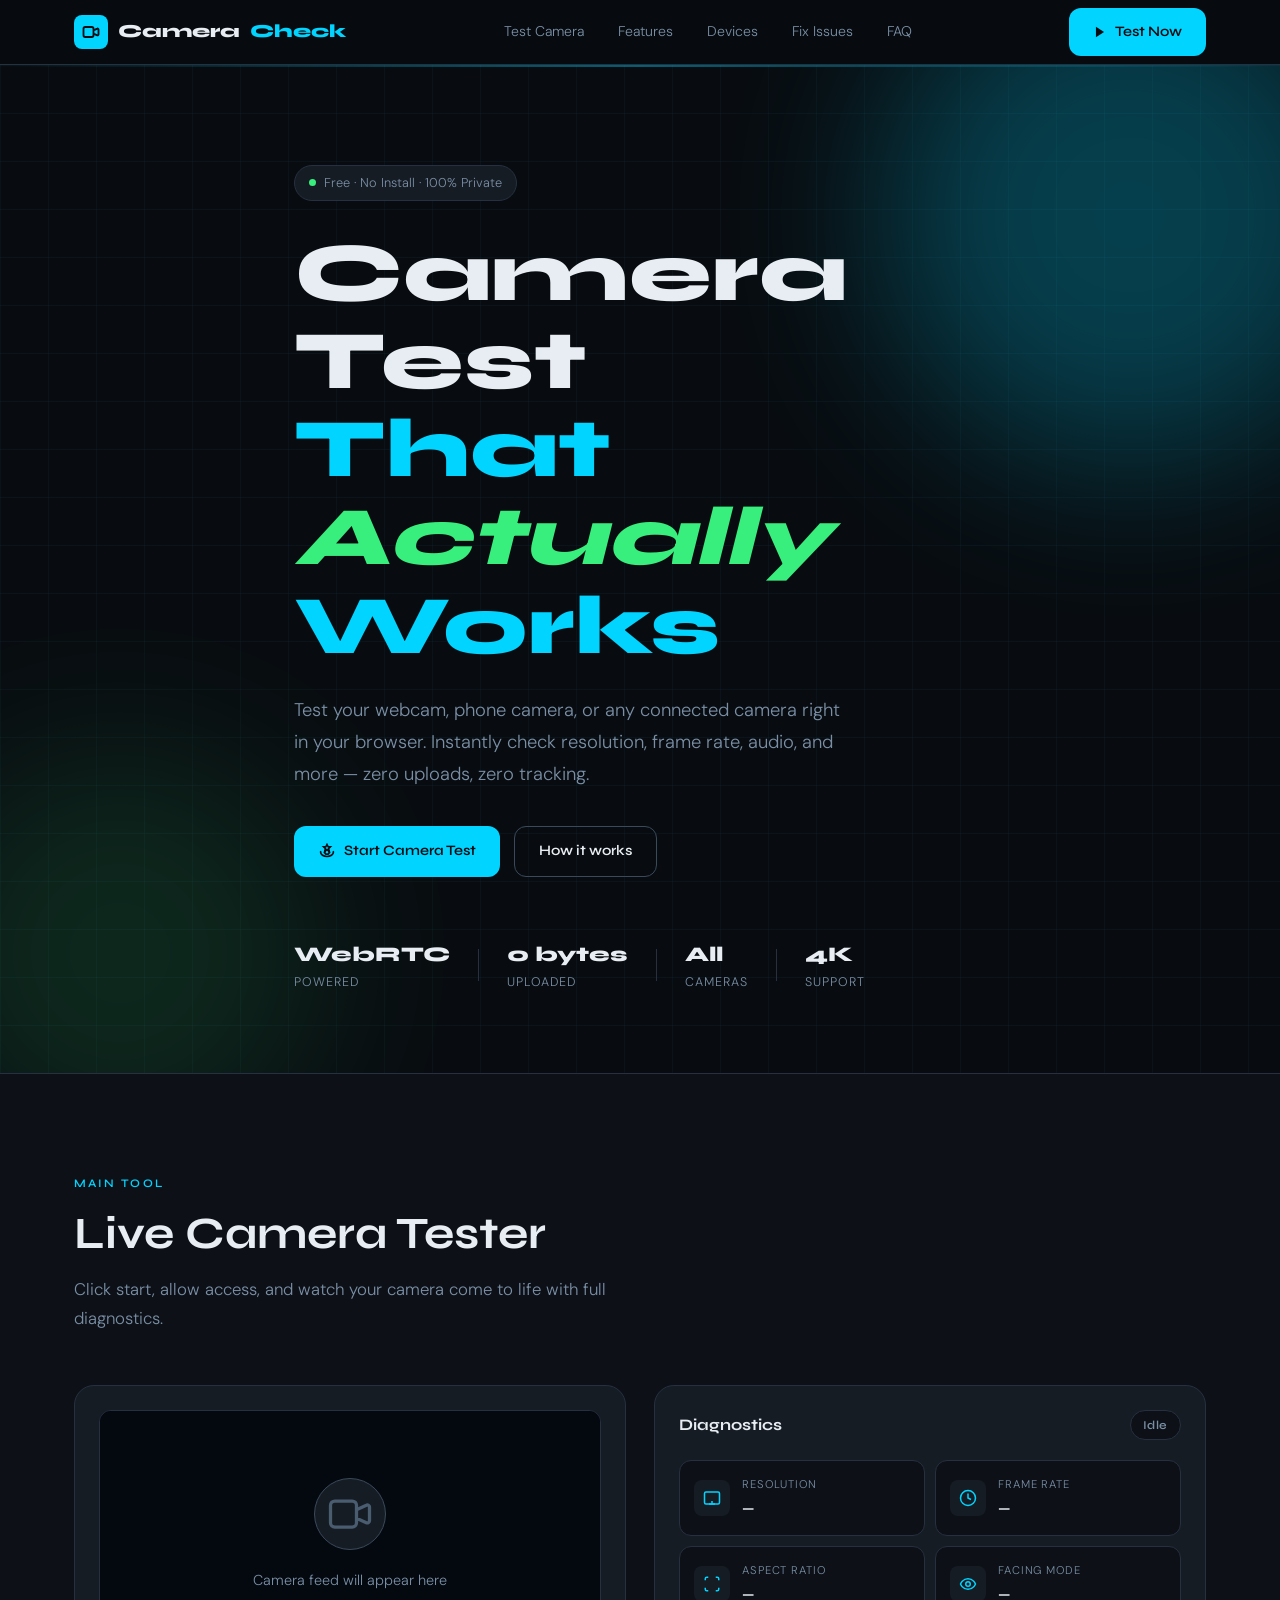
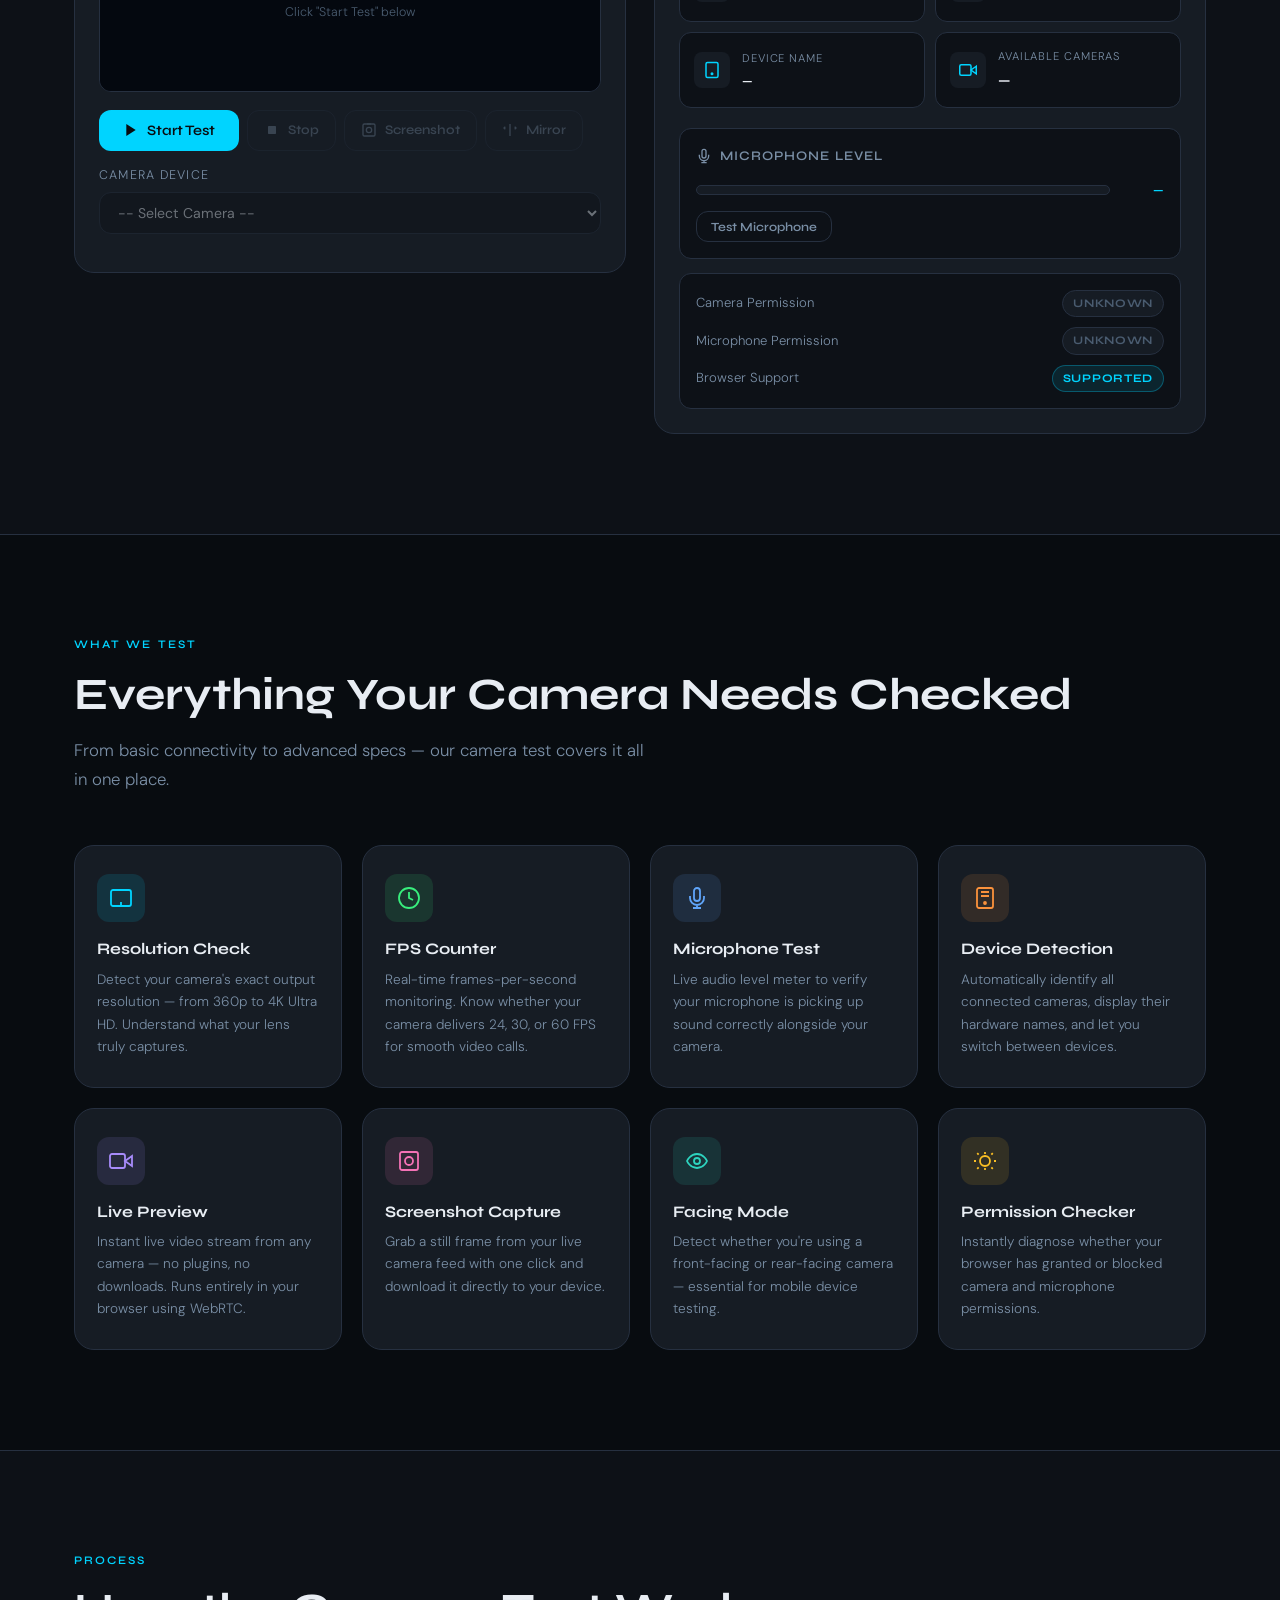
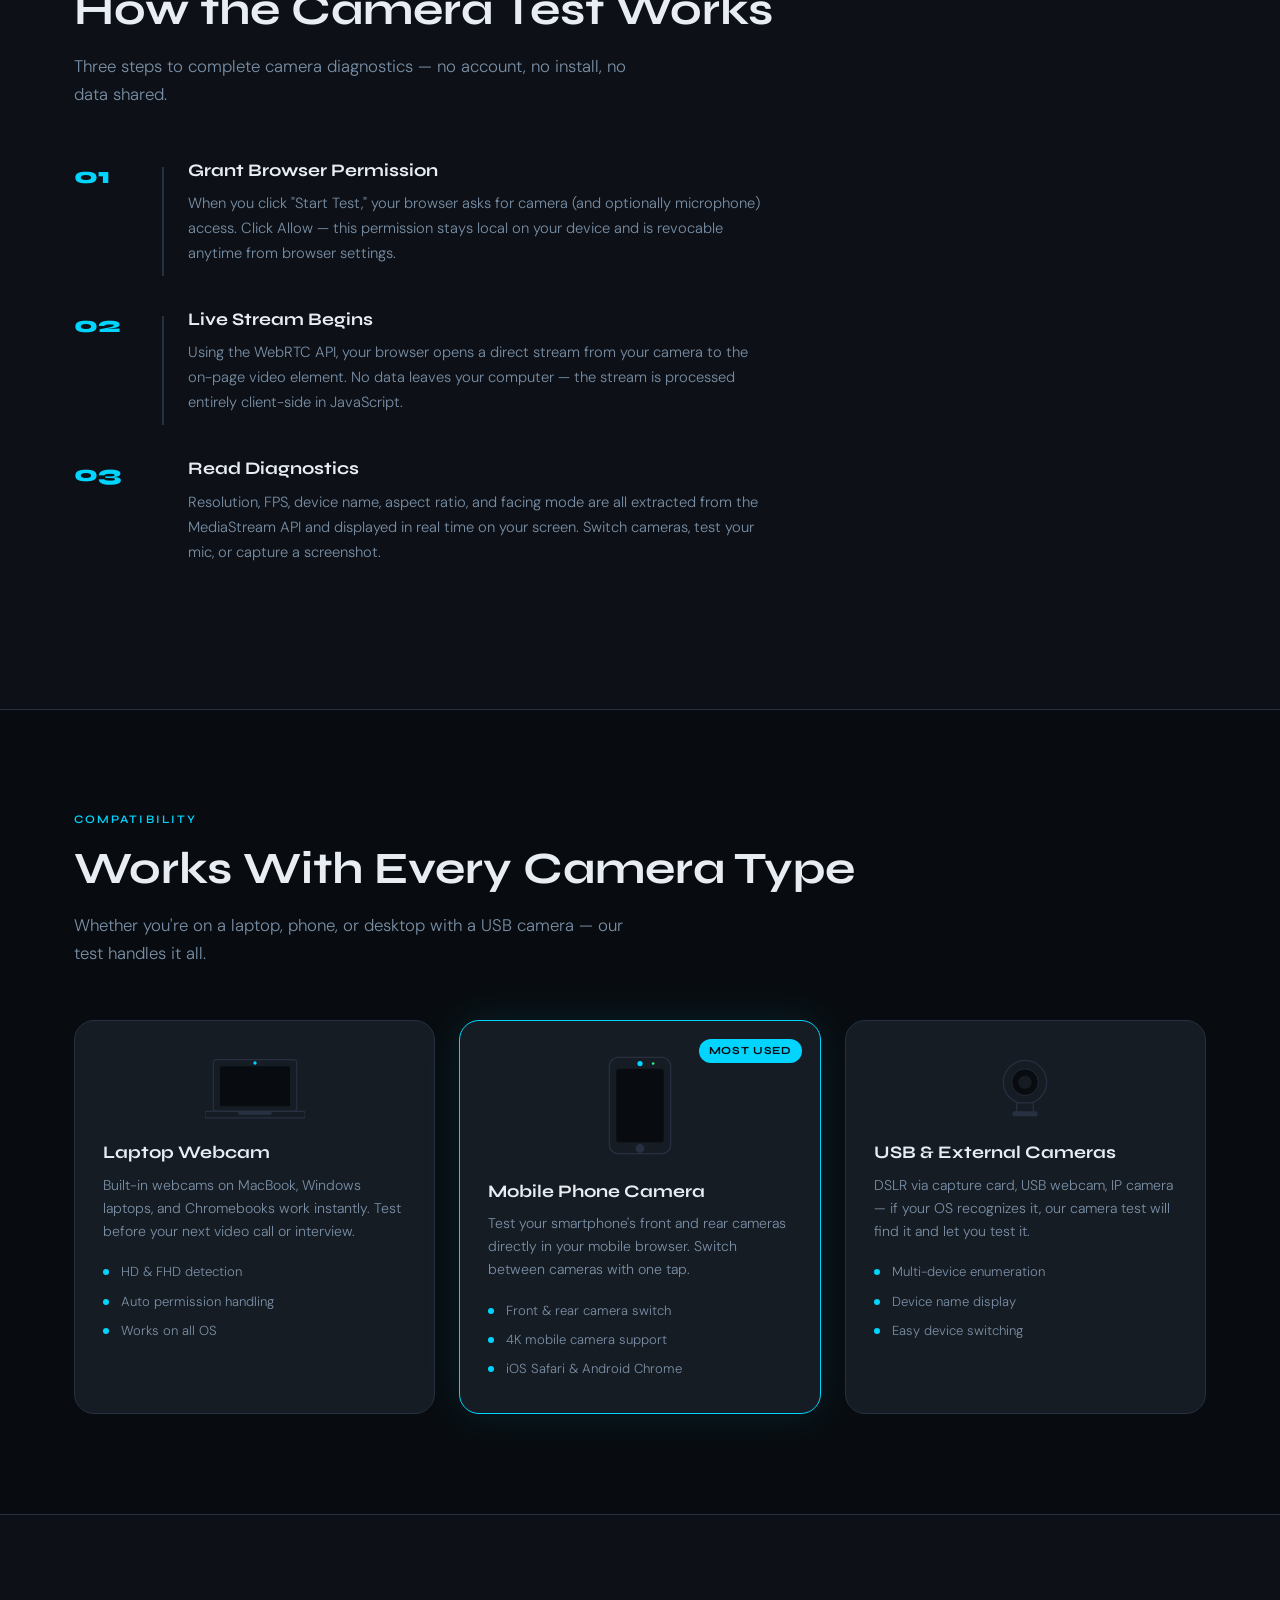
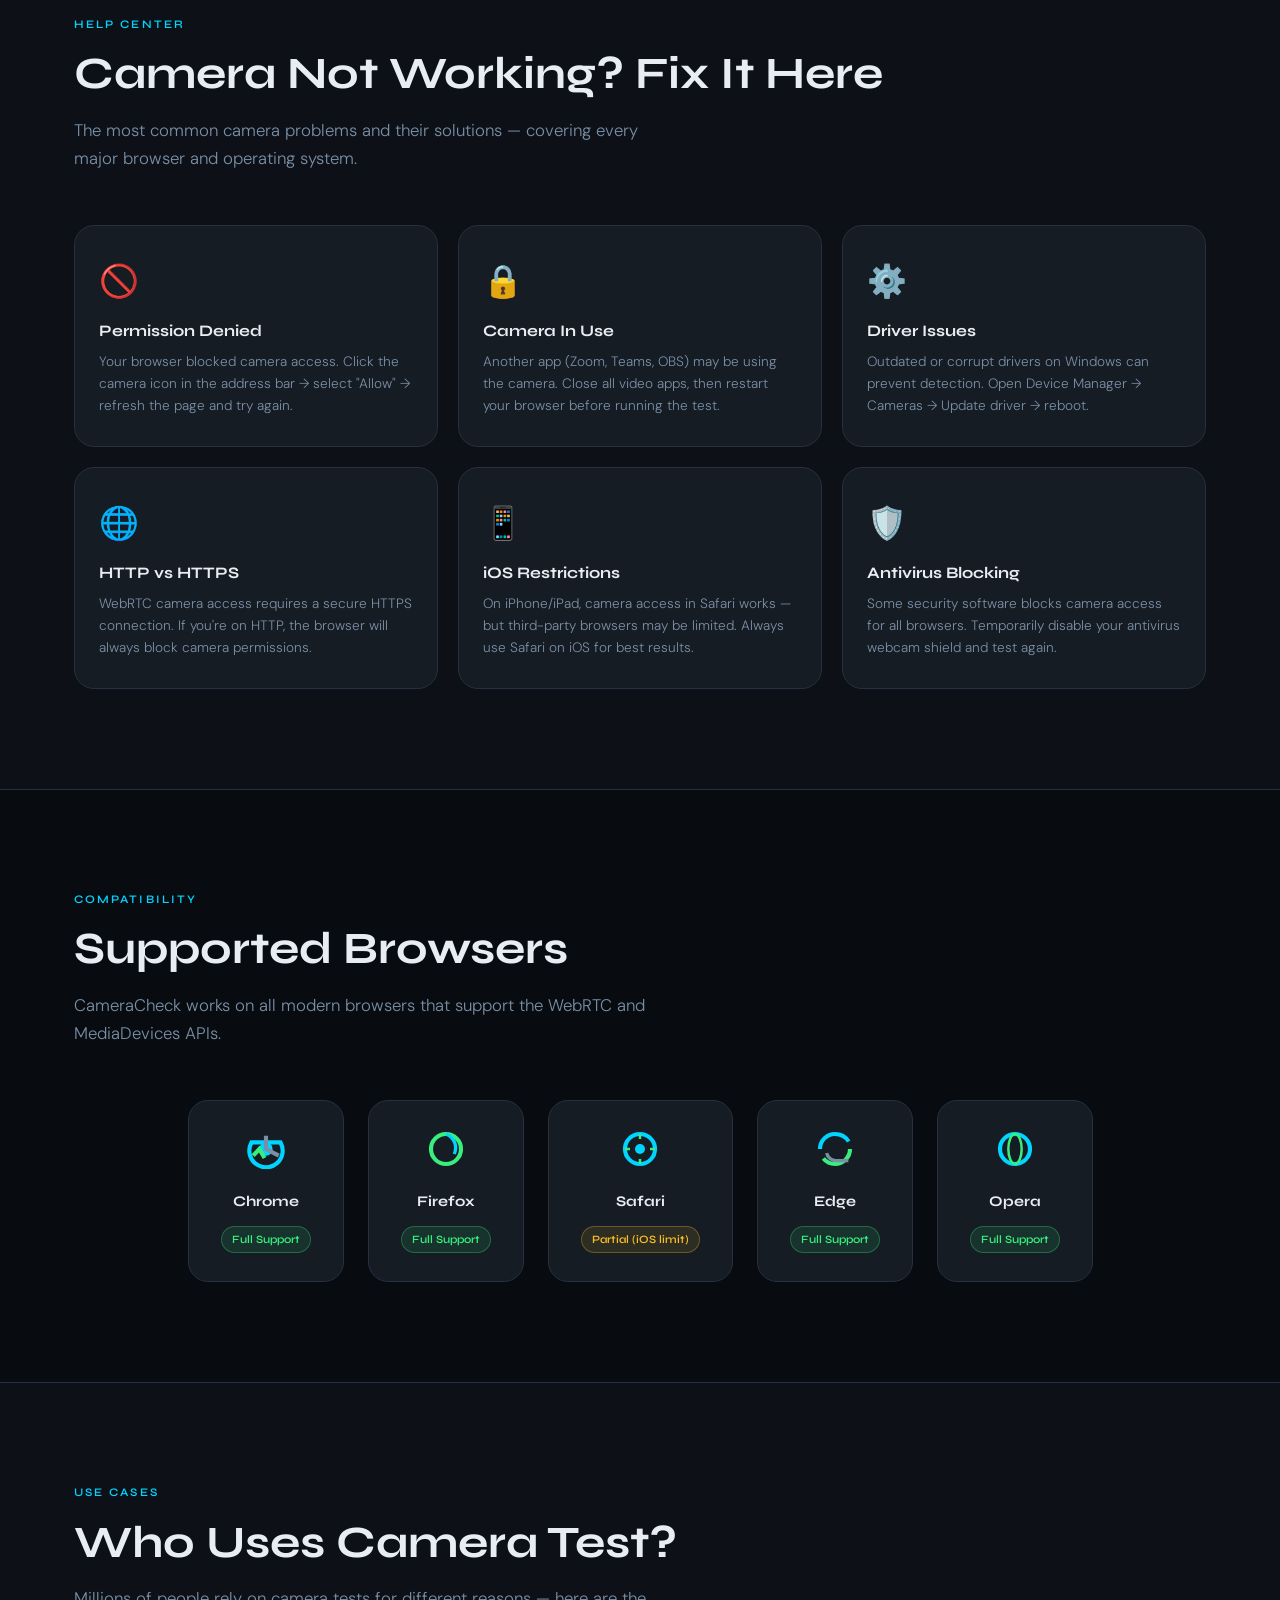
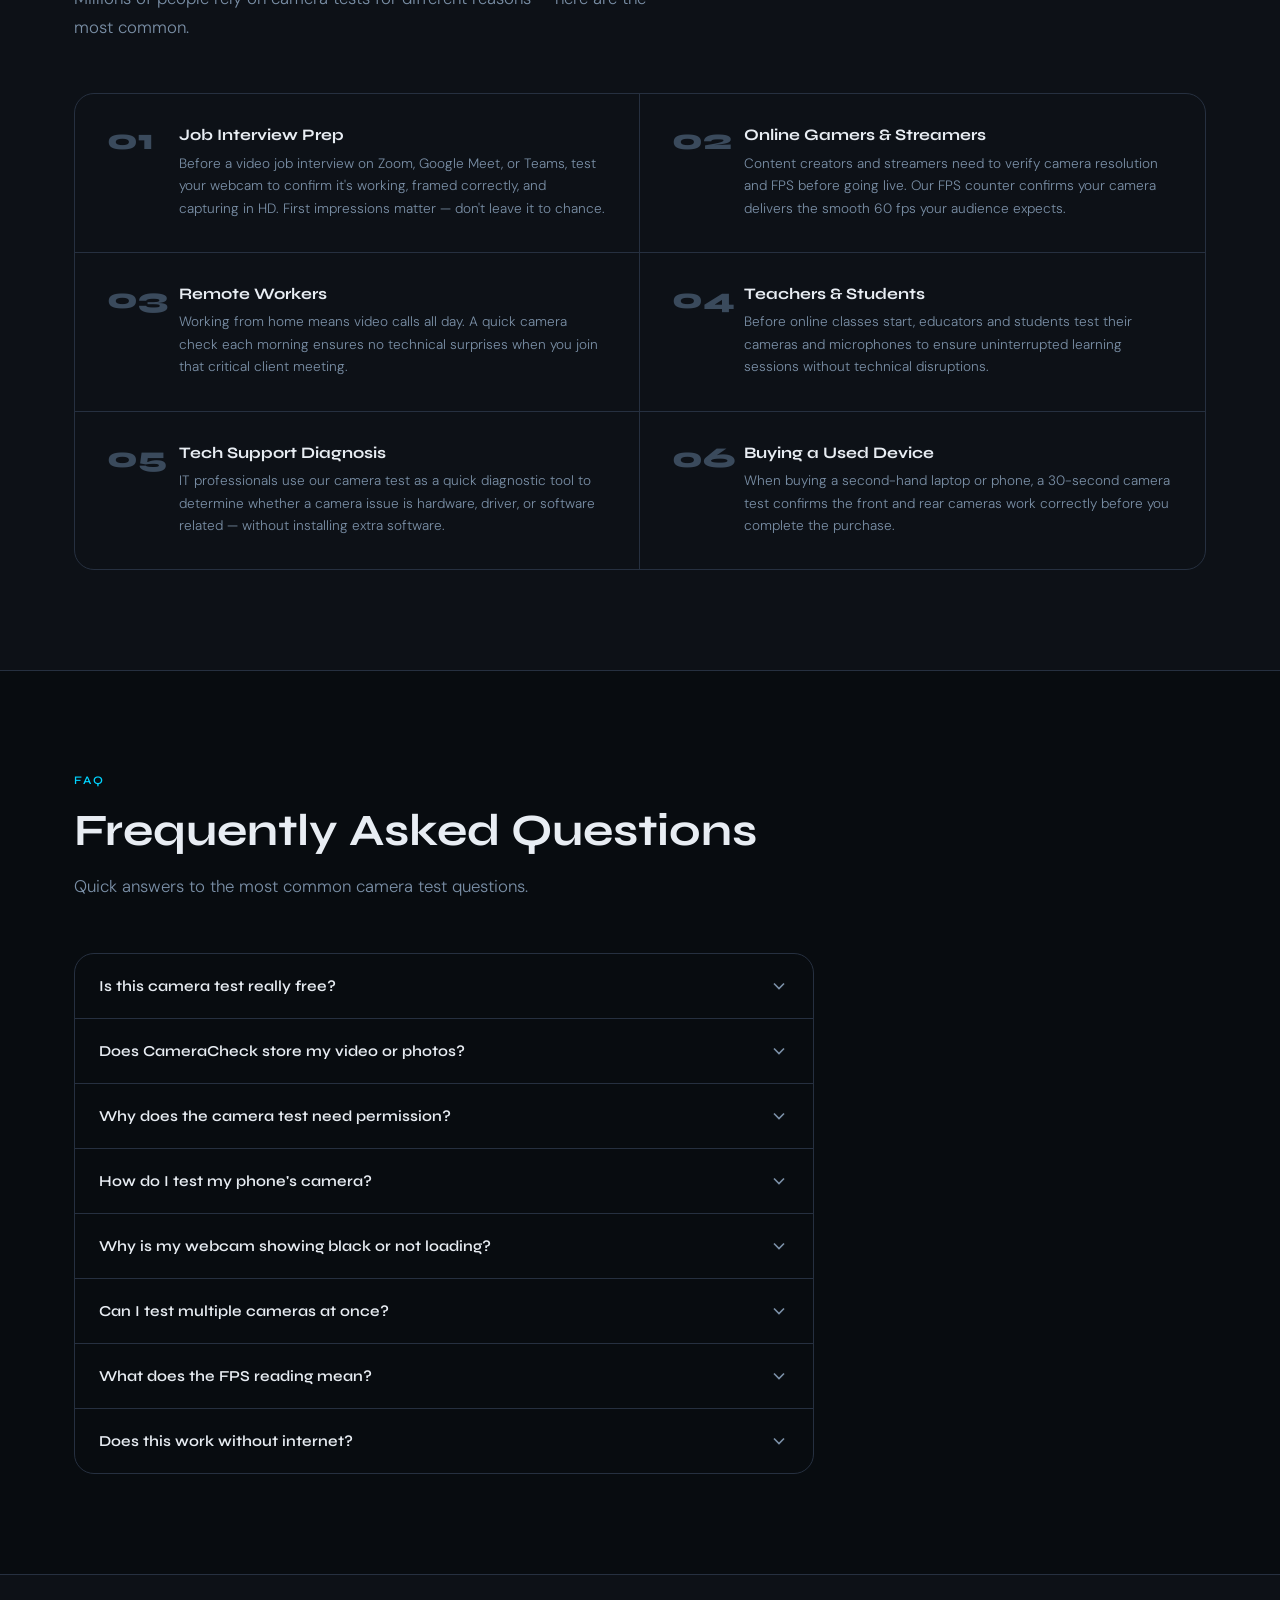
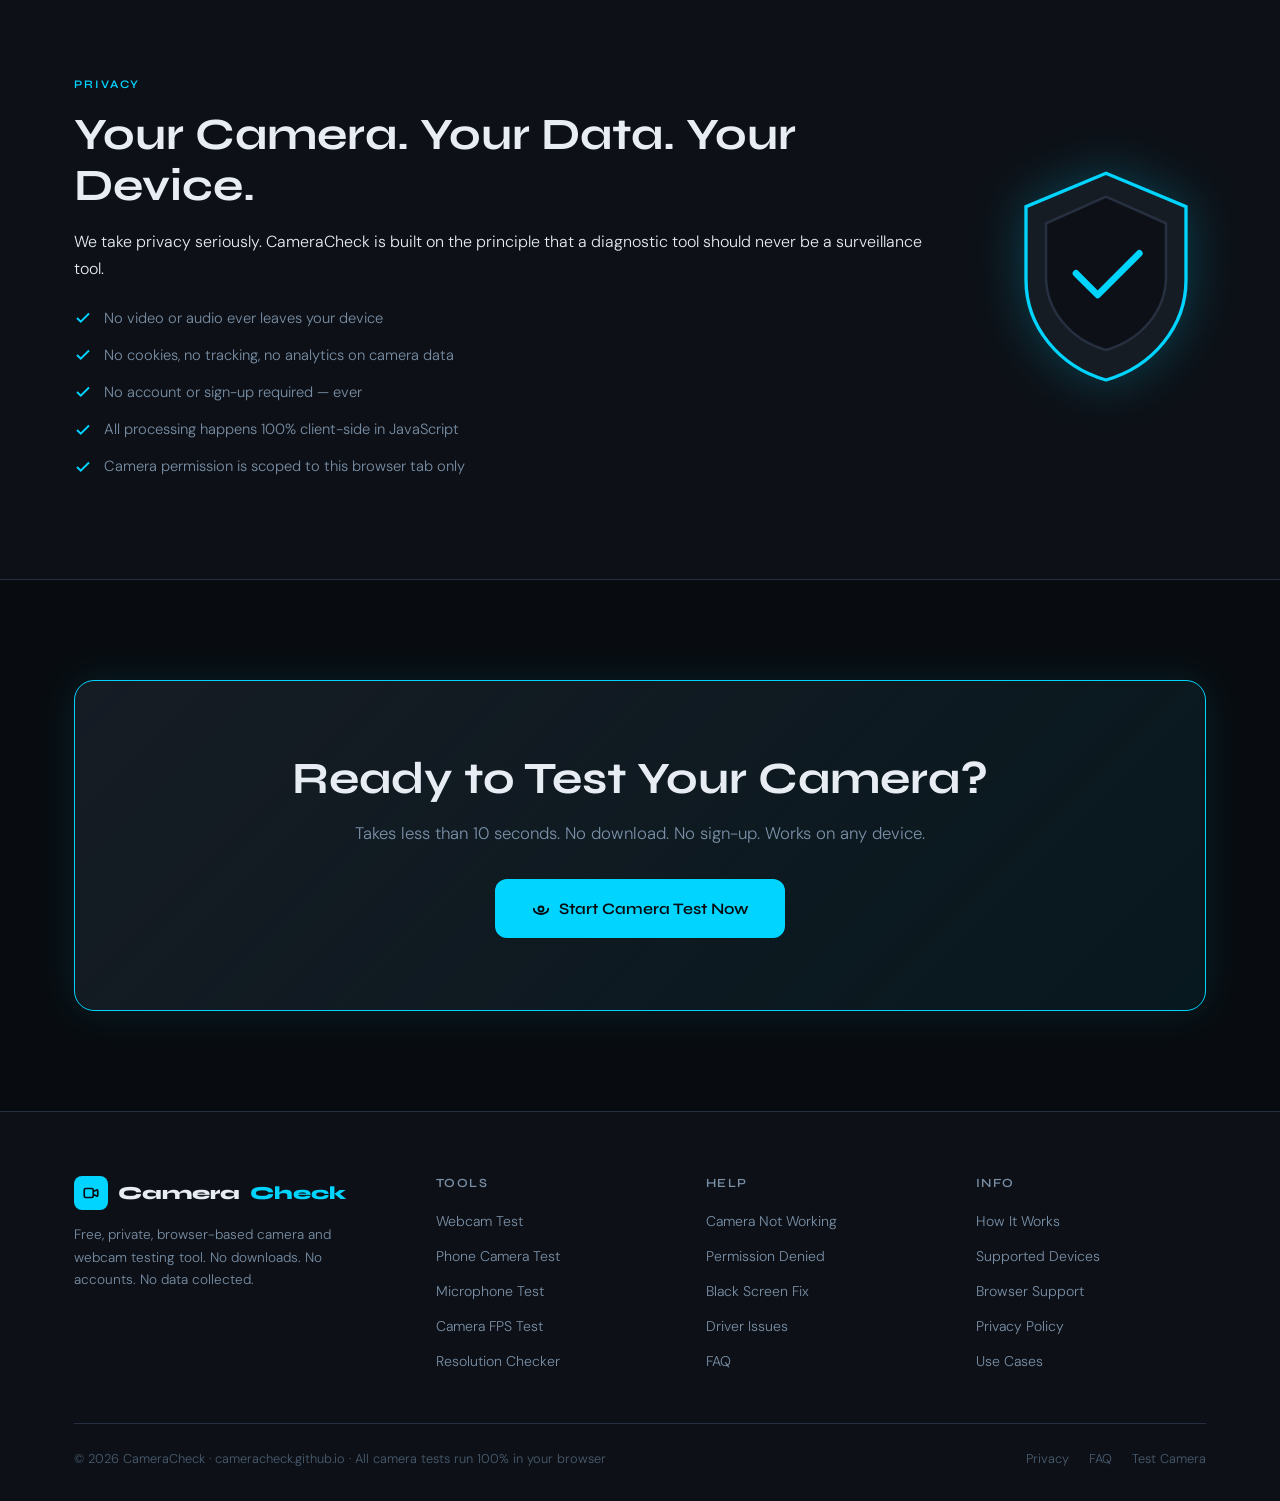
==== index.html @ 727d7f47 "Add files via upload" ====
<!DOCTYPE html>
<html lang="en">
<head>
  <meta charset="UTF-8" />
  <meta name="viewport" content="width=device-width, initial-scale=1.0" />
  <title>Camera Test – Free Online Webcam & Camera Checker | CameraCheck</title>
  <meta name="description" content="Test your webcam, phone camera, and any connected camera instantly in your browser. Check resolution, FPS, microphone, flash, and more. Free, secure, no installation required." />
  <meta name="keywords" content="camera test, webcam test, camera check, test webcam online, webcam tester, camera tester, microphone test, camera resolution test, FPS test, online camera test" />
  <meta name="robots" content="index, follow" />
  <meta name="author" content="CameraCheck" />
  <link rel="canonical" href="https://cameracheck.github.io/" />

  <!-- Open Graph -->
  <meta property="og:title" content="Camera Test – Free Online Webcam & Camera Checker" />
  <meta property="og:description" content="Test your webcam, phone camera, and any connected camera instantly. Check resolution, FPS, microphone and more. 100% free." />
  <meta property="og:url" content="https://cameracheck.github.io/" />
  <meta property="og:type" content="website" />
  <meta property="og:image" content="https://cameracheck.github.io/og-image.jpg" />

  <!-- Twitter Card -->
  <meta name="twitter:card" content="summary_large_image" />
  <meta name="twitter:title" content="Camera Test – Free Online Webcam & Camera Checker" />
  <meta name="twitter:description" content="Instantly test your webcam or phone camera in the browser. Free, private, no install." />

  <!-- Schema Markup -->
  <script type="application/ld+json">
  {
    "@context": "https://schema.org",
    "@graph": [
      {
        "@type": "WebSite",
        "@id": "https://cameracheck.github.io/#website",
        "url": "https://cameracheck.github.io/",
        "name": "CameraCheck",
        "description": "Free online camera and webcam testing tool",
        "potentialAction": {
          "@type": "SearchAction",
          "target": "https://cameracheck.github.io/?q={search_term_string}",
          "query-input": "required name=search_term_string"
        }
      },
      {
        "@type": "WebApplication",
        "@id": "https://cameracheck.github.io/#app",
        "name": "Camera Test by CameraCheck",
        "url": "https://cameracheck.github.io/",
        "applicationCategory": "UtilitiesApplication",
        "browserRequirements": "Requires a modern browser with WebRTC support",
        "operatingSystem": "Any",
        "offers": {
          "@type": "Offer",
          "price": "0",
          "priceCurrency": "USD"
        },
        "description": "Test your webcam, phone camera and any USB camera online. Check resolution, frame rate, audio, and device info – no download required.",
        "featureList": [
          "Live webcam preview",
          "Resolution detection",
          "FPS counter",
          "Microphone test",
          "Camera flash test",
          "Multi-camera support",
          "Screenshot capture",
          "Device information"
        ]
      },
      {
        "@type": "FAQPage",
        "mainEntity": [
          {
            "@type": "Question",
            "name": "How do I test my webcam online?",
            "acceptedAnswer": {
              "@type": "Answer",
              "text": "Click 'Start Camera Test' on our homepage, allow browser camera access, and your live webcam preview will appear instantly with resolution, FPS, and device info."
            }
          },
          {
            "@type": "Question",
            "name": "Is my camera data stored or shared?",
            "acceptedAnswer": {
              "@type": "Answer",
              "text": "No. CameraCheck runs entirely in your browser. No video, audio, or personal data is ever uploaded to any server."
            }
          },
          {
            "@type": "Question",
            "name": "Can I test my phone's front and rear camera?",
            "acceptedAnswer": {
              "@type": "Answer",
              "text": "Yes. On mobile browsers, you can switch between the front and rear camera directly from the camera test tool."
            }
          },
          {
            "@type": "Question",
            "name": "Why is my webcam not working?",
            "acceptedAnswer": {
              "@type": "Answer",
              "text": "Common causes include browser permissions being denied, another app using the camera, or an outdated driver. Our troubleshooting guide walks you through each fix."
            }
          }
        ]
      }
    ]
  }
  </script>

  <!-- Google Fonts -->
  <link rel="preconnect" href="https://fonts.googleapis.com" />
  <link rel="preconnect" href="https://fonts.gstatic.com" crossorigin />
  <link href="https://fonts.googleapis.com/css2?family=Syne:wght@400;600;700;800&family=DM+Sans:ital,wght@0,300;0,400;0,500;1,300&display=swap" rel="stylesheet" />

  <link rel="stylesheet" href="style.css" />
</head>
<body>

  <!-- Header injected by header.js -->
  <div id="header-root"></div>

  <main>

    <!-- ===== HERO SECTION ===== -->
    <section class="hero" id="hero">
      <div class="hero-bg">
        <div class="grid-lines"></div>
        <div class="orb orb-1"></div>
        <div class="orb orb-2"></div>
        <div class="scan-line"></div>
      </div>
      <div class="container hero-inner">
        <div class="hero-badge">
          <span class="dot pulse"></span>
          Free · No Install · 100% Private
        </div>
        <h1 class="hero-title">
          <span class="line-1">Camera Test</span>
          <span class="line-2">That <em>Actually</em> Works</span>
        </h1>
        <p class="hero-desc">Test your webcam, phone camera, or any connected camera right in your browser. Instantly check resolution, frame rate, audio, and more — zero uploads, zero tracking.</p>
        <div class="hero-cta">
          <a href="#camera-tester" class="btn btn-primary">
            <svg width="18" height="18" viewBox="0 0 24 24" fill="none" stroke="currentColor" stroke-width="2.2"><circle cx="12" cy="12" r="3"/><path d="M20.188 10.934c.2.4.312.845.312 1.316C20.5 15.47 16.642 18 12 18s-8.5-2.53-8.5-5.75c0-.47.112-.915.312-1.316M12 2l1.5 3h3l-2.5 2.5L15 11l-3-2-3 2 1-3.5L7.5 5h3z"/></svg>
            Start Camera Test
          </a>
          <a href="#how-it-works" class="btn btn-ghost">How it works</a>
        </div>
        <div class="hero-stats">
          <div class="stat"><strong>WebRTC</strong><span>Powered</span></div>
          <div class="stat-div"></div>
          <div class="stat"><strong>0 bytes</strong><span>Uploaded</span></div>
          <div class="stat-div"></div>
          <div class="stat"><strong>All</strong><span>Cameras</span></div>
          <div class="stat-div"></div>
          <div class="stat"><strong>4K</strong><span>Support</span></div>
        </div>
      </div>
    </section>

    <!-- ===== CAMERA TESTER TOOL ===== -->
    <section class="tester-section" id="camera-tester">
      <div class="container">
        <div class="section-label">Main Tool</div>
        <h2 class="section-title">Live Camera Tester</h2>
        <p class="section-sub">Click start, allow access, and watch your camera come to life with full diagnostics.</p>

        <div class="tester-grid">
          <!-- Video Panel -->
          <div class="tester-panel video-panel">
            <div class="video-wrapper" id="videoWrapper">
              <video id="cameraFeed" autoplay playsinline muted></video>
              <canvas id="cameraCanvas" style="display:none"></canvas>
              <div class="video-overlay" id="videoOverlay">
                <div class="overlay-icon">
                  <svg width="52" height="52" viewBox="0 0 24 24" fill="none" stroke="currentColor" stroke-width="1.5"><path d="M15 10l4.553-2.07A1 1 0 0121 8.876V15.124a1 1 0 01-1.447.894L15 14M3 8a2 2 0 012-2h8a2 2 0 012 2v8a2 2 0 01-2 2H5a2 2 0 01-2-2V8z"/></svg>
                </div>
                <p>Camera feed will appear here</p>
                <span>Click "Start Test" below</span>
              </div>
              <div class="video-hud" id="videoHud" style="display:none">
                <span class="hud-fps" id="hudFps">-- FPS</span>
                <span class="hud-live">● LIVE</span>
              </div>
              <div class="mirror-badge" id="mirrorBadge" style="display:none">MIRRORED</div>
            </div>

            <!-- Controls -->
            <div class="tester-controls">
              <button class="btn btn-primary" id="startBtn">
                <svg width="16" height="16" viewBox="0 0 24 24" fill="currentColor"><polygon points="5 3 19 12 5 21 5 3"/></svg>
                Start Test
              </button>
              <button class="btn btn-outline" id="stopBtn" disabled>
                <svg width="16" height="16" viewBox="0 0 24 24" fill="currentColor"><rect x="6" y="6" width="12" height="12" rx="1"/></svg>
                Stop
              </button>
              <button class="btn btn-outline" id="screenshotBtn" disabled>
                <svg width="16" height="16" viewBox="0 0 24 24" fill="none" stroke="currentColor" stroke-width="2"><rect x="3" y="3" width="18" height="18" rx="2"/><circle cx="12" cy="12" r="4"/><path d="M9 3h6"/></svg>
                Screenshot
              </button>
              <button class="btn btn-outline" id="mirrorBtn" disabled>
                <svg width="16" height="16" viewBox="0 0 24 24" fill="none" stroke="currentColor" stroke-width="2"><path d="M12 3v18M5 7l-2 2 2 2M19 7l2 2-2 2"/></svg>
                Mirror
              </button>
            </div>

            <!-- Camera Switch -->
            <div class="device-row">
              <label class="device-label">Camera Device</label>
              <select id="cameraSelect" class="device-select" disabled>
                <option value="">-- Select Camera --</option>
              </select>
            </div>

            <!-- Screenshot preview -->
            <div id="screenshotArea" class="screenshot-area" style="display:none">
              <p class="ss-label">Screenshot captured <span id="ssTime"></span></p>
              <img id="ssImg" alt="Screenshot" />
              <a id="ssDownload" class="btn btn-outline btn-sm" download="camera-screenshot.png">Download</a>
            </div>
          </div>

          <!-- Stats Panel -->
          <div class="tester-panel stats-panel">
            <div class="stats-header">
              <span class="stats-title">Diagnostics</span>
              <span class="status-badge" id="statusBadge">Idle</span>
            </div>

            <div class="stat-grid">
              <div class="stat-card" id="sc-resolution">
                <div class="sc-icon"><svg width="18" height="18" viewBox="0 0 24 24" fill="none" stroke="currentColor" stroke-width="2"><rect x="2" y="4" width="20" height="16" rx="2"/><path d="M8 20h8M12 16v4"/></svg></div>
                <div class="sc-info">
                  <span class="sc-label">Resolution</span>
                  <span class="sc-value" id="statResolution">—</span>
                </div>
              </div>
              <div class="stat-card" id="sc-fps">
                <div class="sc-icon"><svg width="18" height="18" viewBox="0 0 24 24" fill="none" stroke="currentColor" stroke-width="2"><circle cx="12" cy="12" r="10"/><polyline points="12 6 12 12 16 14"/></svg></div>
                <div class="sc-info">
                  <span class="sc-label">Frame Rate</span>
                  <span class="sc-value" id="statFps">—</span>
                </div>
              </div>
              <div class="stat-card" id="sc-aspect">
                <div class="sc-icon"><svg width="18" height="18" viewBox="0 0 24 24" fill="none" stroke="currentColor" stroke-width="2"><path d="M3 7V5a2 2 0 012-2h2M17 3h2a2 2 0 012 2v2M21 17v2a2 2 0 01-2 2h-2M7 21H5a2 2 0 01-2-2v-2"/></svg></div>
                <div class="sc-info">
                  <span class="sc-label">Aspect Ratio</span>
                  <span class="sc-value" id="statAspect">—</span>
                </div>
              </div>
              <div class="stat-card" id="sc-facing">
                <div class="sc-icon"><svg width="18" height="18" viewBox="0 0 24 24" fill="none" stroke="currentColor" stroke-width="2"><path d="M2 12s3-7 10-7 10 7 10 7-3 7-10 7-10-7-10-7z"/><circle cx="12" cy="12" r="3"/></svg></div>
                <div class="sc-info">
                  <span class="sc-label">Facing Mode</span>
                  <span class="sc-value" id="statFacing">—</span>
                </div>
              </div>
              <div class="stat-card" id="sc-device">
                <div class="sc-icon"><svg width="18" height="18" viewBox="0 0 24 24" fill="none" stroke="currentColor" stroke-width="2"><rect x="4" y="2" width="16" height="20" rx="2"/><circle cx="12" cy="17" r="1"/></svg></div>
                <div class="sc-info">
                  <span class="sc-label">Device Name</span>
                  <span class="sc-value sc-value-sm" id="statDevice">—</span>
                </div>
              </div>
              <div class="stat-card" id="sc-cameras">
                <div class="sc-icon"><svg width="18" height="18" viewBox="0 0 24 24" fill="none" stroke="currentColor" stroke-width="2"><path d="M23 7l-7 5 7 5V7z"/><rect x="1" y="5" width="15" height="14" rx="2"/></svg></div>
                <div class="sc-info">
                  <span class="sc-label">Available Cameras</span>
                  <span class="sc-value" id="statCameras">—</span>
                </div>
              </div>
            </div>

            <!-- Microphone Test -->
            <div class="mic-section">
              <div class="mic-header">
                <svg width="16" height="16" viewBox="0 0 24 24" fill="none" stroke="currentColor" stroke-width="2"><path d="M12 2a3 3 0 013 3v7a3 3 0 11-6 0V5a3 3 0 013-3z"/><path d="M19 10v2a7 7 0 01-14 0v-2M12 19v3M8 22h8"/></svg>
                Microphone Level
              </div>
              <div class="mic-meter-wrap">
                <div class="mic-meter" id="micMeter">
                  <div class="mic-bar" id="micBar"></div>
                </div>
                <span class="mic-db" id="micDb">—</span>
              </div>
              <button class="btn btn-outline btn-sm" id="micTestBtn">Test Microphone</button>
            </div>

            <!-- Permission Status -->
            <div class="perm-section" id="permSection">
              <div class="perm-row">
                <span class="perm-label">Camera Permission</span>
                <span class="perm-status perm-unknown" id="permCamera">Unknown</span>
              </div>
              <div class="perm-row">
                <span class="perm-label">Microphone Permission</span>
                <span class="perm-status perm-unknown" id="permMic">Unknown</span>
              </div>
              <div class="perm-row">
                <span class="perm-label">Browser Support</span>
                <span class="perm-status" id="permBrowser">Checking…</span>
              </div>
            </div>

            <!-- Error display -->
            <div class="error-card" id="errorCard" style="display:none">
              <svg width="18" height="18" viewBox="0 0 24 24" fill="none" stroke="currentColor" stroke-width="2"><circle cx="12" cy="12" r="10"/><line x1="12" y1="8" x2="12" y2="12"/><line x1="12" y1="16" x2="12.01" y2="16"/></svg>
              <span id="errorMsg">An error occurred.</span>
            </div>
          </div>
        </div>
      </div>
    </section>

    <!-- ===== FEATURES SECTION ===== -->
    <section class="features-section" id="features">
      <div class="container">
        <div class="section-label">What We Test</div>
        <h2 class="section-title">Everything Your Camera Needs Checked</h2>
        <p class="section-sub">From basic connectivity to advanced specs — our camera test covers it all in one place.</p>
        <div class="features-grid">
          <div class="feat-card">
            <div class="feat-icon feat-cyan">
              <svg width="24" height="24" viewBox="0 0 24 24" fill="none" stroke="currentColor" stroke-width="1.8"><rect x="2" y="4" width="20" height="16" rx="2"/><path d="M8 20h8M12 16v4"/></svg>
            </div>
            <h3>Resolution Check</h3>
            <p>Detect your camera's exact output resolution — from 360p to 4K Ultra HD. Understand what your lens truly captures.</p>
          </div>
          <div class="feat-card">
            <div class="feat-icon feat-green">
              <svg width="24" height="24" viewBox="0 0 24 24" fill="none" stroke="currentColor" stroke-width="1.8"><circle cx="12" cy="12" r="10"/><polyline points="12 6 12 12 16 14"/></svg>
            </div>
            <h3>FPS Counter</h3>
            <p>Real-time frames-per-second monitoring. Know whether your camera delivers 24, 30, or 60 FPS for smooth video calls.</p>
          </div>
          <div class="feat-card">
            <div class="feat-icon feat-blue">
              <svg width="24" height="24" viewBox="0 0 24 24" fill="none" stroke="currentColor" stroke-width="1.8"><path d="M12 2a3 3 0 013 3v7a3 3 0 11-6 0V5a3 3 0 013-3z"/><path d="M19 10v2a7 7 0 01-14 0v-2M12 19v3M8 22h8"/></svg>
            </div>
            <h3>Microphone Test</h3>
            <p>Live audio level meter to verify your microphone is picking up sound correctly alongside your camera.</p>
          </div>
          <div class="feat-card">
            <div class="feat-icon feat-orange">
              <svg width="24" height="24" viewBox="0 0 24 24" fill="none" stroke="currentColor" stroke-width="1.8"><rect x="4" y="2" width="16" height="20" rx="2"/><circle cx="12" cy="17" r="1"/><path d="M8 6h8M8 10h8"/></svg>
            </div>
            <h3>Device Detection</h3>
            <p>Automatically identify all connected cameras, display their hardware names, and let you switch between devices.</p>
          </div>
          <div class="feat-card">
            <div class="feat-icon feat-purple">
              <svg width="24" height="24" viewBox="0 0 24 24" fill="none" stroke="currentColor" stroke-width="1.8"><path d="M23 7l-7 5 7 5V7z"/><rect x="1" y="5" width="15" height="14" rx="2"/></svg>
            </div>
            <h3>Live Preview</h3>
            <p>Instant live video stream from any camera — no plugins, no downloads. Runs entirely in your browser using WebRTC.</p>
          </div>
          <div class="feat-card">
            <div class="feat-icon feat-rose">
              <svg width="24" height="24" viewBox="0 0 24 24" fill="none" stroke="currentColor" stroke-width="1.8"><rect x="3" y="3" width="18" height="18" rx="2"/><circle cx="12" cy="12" r="4"/><path d="M9 3h6"/></svg>
            </div>
            <h3>Screenshot Capture</h3>
            <p>Grab a still frame from your live camera feed with one click and download it directly to your device.</p>
          </div>
          <div class="feat-card">
            <div class="feat-icon feat-teal">
              <svg width="24" height="24" viewBox="0 0 24 24" fill="none" stroke="currentColor" stroke-width="1.8"><path d="M2 12s3-7 10-7 10 7 10 7-3 7-10 7-10-7-10-7z"/><circle cx="12" cy="12" r="3"/></svg>
            </div>
            <h3>Facing Mode</h3>
            <p>Detect whether you're using a front-facing or rear-facing camera — essential for mobile device testing.</p>
          </div>
          <div class="feat-card">
            <div class="feat-icon feat-amber">
              <svg width="24" height="24" viewBox="0 0 24 24" fill="none" stroke="currentColor" stroke-width="1.8"><path d="M12 3v2M12 19v2M4.22 4.22l1.42 1.42M18.36 18.36l1.42 1.42M3 12H1M23 12h-2M4.22 19.78l1.42-1.42M18.36 5.64l1.42-1.42"/><circle cx="12" cy="12" r="5"/></svg>
            </div>
            <h3>Permission Checker</h3>
            <p>Instantly diagnose whether your browser has granted or blocked camera and microphone permissions.</p>
          </div>
        </div>
      </div>
    </section>

    <!-- ===== HOW IT WORKS ===== -->
    <section class="hiw-section" id="how-it-works">
      <div class="container">
        <div class="section-label">Process</div>
        <h2 class="section-title">How the Camera Test Works</h2>
        <p class="section-sub">Three steps to complete camera diagnostics — no account, no install, no data shared.</p>
        <div class="hiw-steps">
          <div class="hiw-step">
            <div class="step-num">01</div>
            <div class="step-connector"></div>
            <div class="step-content">
              <h3>Grant Browser Permission</h3>
              <p>When you click "Start Test," your browser asks for camera (and optionally microphone) access. Click Allow — this permission stays local on your device and is revocable anytime from browser settings.</p>
            </div>
          </div>
          <div class="hiw-step">
            <div class="step-num">02</div>
            <div class="step-connector"></div>
            <div class="step-content">
              <h3>Live Stream Begins</h3>
              <p>Using the WebRTC API, your browser opens a direct stream from your camera to the on-page video element. No data leaves your computer — the stream is processed entirely client-side in JavaScript.</p>
            </div>
          </div>
          <div class="hiw-step">
            <div class="step-num">03</div>
            <div class="step-connector-none"></div>
            <div class="step-content">
              <h3>Read Diagnostics</h3>
              <p>Resolution, FPS, device name, aspect ratio, and facing mode are all extracted from the MediaStream API and displayed in real time on your screen. Switch cameras, test your mic, or capture a screenshot.</p>
            </div>
          </div>
        </div>
      </div>
    </section>

    <!-- ===== DEVICE SUPPORT ===== -->
    <section class="devices-section" id="devices">
      <div class="container">
        <div class="section-label">Compatibility</div>
        <h2 class="section-title">Works With Every Camera Type</h2>
        <p class="section-sub">Whether you're on a laptop, phone, or desktop with a USB camera — our test handles it all.</p>
        <div class="devices-grid">
          <div class="device-card">
            <div class="device-illustration laptop-ill">
              <svg viewBox="0 0 120 80" fill="none" xmlns="http://www.w3.org/2000/svg">
                <rect x="10" y="8" width="100" height="62" rx="4" fill="var(--surface-2)" stroke="var(--border)" stroke-width="1.5"/>
                <rect x="18" y="16" width="84" height="48" rx="2" fill="var(--bg)"/>
                <circle cx="60" cy="12" r="2" fill="var(--accent)"/>
                <rect x="0" y="70" width="120" height="8" rx="2" fill="var(--surface-2)" stroke="var(--border)" stroke-width="1.5"/>
                <rect x="40" y="70" width="40" height="4" rx="1" fill="var(--border)"/>
              </svg>
            </div>
            <h3>Laptop Webcam</h3>
            <p>Built-in webcams on MacBook, Windows laptops, and Chromebooks work instantly. Test before your next video call or interview.</p>
            <ul class="device-features">
              <li>HD & FHD detection</li>
              <li>Auto permission handling</li>
              <li>Works on all OS</li>
            </ul>
          </div>
          <div class="device-card device-card-featured">
            <div class="device-badge-feat">Most Used</div>
            <div class="device-illustration phone-ill">
              <svg viewBox="0 0 80 120" fill="none" xmlns="http://www.w3.org/2000/svg">
                <rect x="5" y="5" width="70" height="110" rx="10" fill="var(--surface-2)" stroke="var(--border)" stroke-width="1.5"/>
                <rect x="13" y="18" width="54" height="84" rx="3" fill="var(--bg)"/>
                <circle cx="40" cy="12" r="3" fill="var(--accent)"/>
                <circle cx="40" cy="109" r="5" fill="var(--border)"/>
                <circle cx="55" cy="12" r="1.5" fill="var(--accent-2)"/>
              </svg>
            </div>
            <h3>Mobile Phone Camera</h3>
            <p>Test your smartphone's front and rear cameras directly in your mobile browser. Switch between cameras with one tap.</p>
            <ul class="device-features">
              <li>Front & rear camera switch</li>
              <li>4K mobile camera support</li>
              <li>iOS Safari & Android Chrome</li>
            </ul>
          </div>
          <div class="device-card">
            <div class="device-illustration usb-ill">
              <svg viewBox="0 0 120 80" fill="none" xmlns="http://www.w3.org/2000/svg">
                <circle cx="60" cy="35" r="26" fill="var(--surface-2)" stroke="var(--border)" stroke-width="1.5"/>
                <circle cx="60" cy="35" r="16" fill="var(--bg)" stroke="var(--border)" stroke-width="1"/>
                <circle cx="60" cy="35" r="8" fill="var(--surface-2)"/>
                <rect x="50" y="60" width="20" height="12" rx="2" fill="var(--surface-2)" stroke="var(--border)" stroke-width="1.5"/>
                <rect x="45" y="70" width="30" height="6" rx="2" fill="var(--border)"/>
              </svg>
            </div>
            <h3>USB & External Cameras</h3>
            <p>DSLR via capture card, USB webcam, IP camera — if your OS recognizes it, our camera test will find it and let you test it.</p>
            <ul class="device-features">
              <li>Multi-device enumeration</li>
              <li>Device name display</li>
              <li>Easy device switching</li>
            </ul>
          </div>
        </div>
      </div>
    </section>

    <!-- ===== TROUBLESHOOTING ===== -->
    <section class="trouble-section" id="troubleshooting">
      <div class="container">
        <div class="section-label">Help Center</div>
        <h2 class="section-title">Camera Not Working? Fix It Here</h2>
        <p class="section-sub">The most common camera problems and their solutions — covering every major browser and operating system.</p>
        <div class="trouble-grid">
          <div class="trouble-card">
            <div class="trouble-icon">🚫</div>
            <h3>Permission Denied</h3>
            <p>Your browser blocked camera access. Click the camera icon in the address bar → select "Allow" → refresh the page and try again.</p>
          </div>
          <div class="trouble-card">
            <div class="trouble-icon">🔒</div>
            <h3>Camera In Use</h3>
            <p>Another app (Zoom, Teams, OBS) may be using the camera. Close all video apps, then restart your browser before running the test.</p>
          </div>
          <div class="trouble-card">
            <div class="trouble-icon">⚙️</div>
            <h3>Driver Issues</h3>
            <p>Outdated or corrupt drivers on Windows can prevent detection. Open Device Manager → Cameras → Update driver → reboot.</p>
          </div>
          <div class="trouble-card">
            <div class="trouble-icon">🌐</div>
            <h3>HTTP vs HTTPS</h3>
            <p>WebRTC camera access requires a secure HTTPS connection. If you're on HTTP, the browser will always block camera permissions.</p>
          </div>
          <div class="trouble-card">
            <div class="trouble-icon">📱</div>
            <h3>iOS Restrictions</h3>
            <p>On iPhone/iPad, camera access in Safari works — but third-party browsers may be limited. Always use Safari on iOS for best results.</p>
          </div>
          <div class="trouble-card">
            <div class="trouble-icon">🛡️</div>
            <h3>Antivirus Blocking</h3>
            <p>Some security software blocks camera access for all browsers. Temporarily disable your antivirus webcam shield and test again.</p>
          </div>
        </div>
      </div>
    </section>

    <!-- ===== BROWSER SUPPORT ===== -->
    <section class="browser-section" id="browsers">
      <div class="container">
        <div class="section-label">Compatibility</div>
        <h2 class="section-title">Supported Browsers</h2>
        <p class="section-sub">CameraCheck works on all modern browsers that support the WebRTC and MediaDevices APIs.</p>
        <div class="browser-row">
          <div class="browser-item">
            <div class="browser-logo chrome">
              <svg viewBox="0 0 24 24" fill="none" xmlns="http://www.w3.org/2000/svg" width="40" height="40">
                <circle cx="12" cy="12" r="4" fill="var(--accent)"/>
                <path d="M12 8h8.66a10 10 0 11-17.32 0z" fill="none" stroke="var(--accent)" stroke-width="2.5"/>
                <path d="M4.34 16L8 12l3.13 5.42" fill="none" stroke="var(--accent-2)" stroke-width="2.5"/>
                <path d="M19.66 16L12 12V4" fill="none" stroke="var(--text-muted)" stroke-width="2.5"/>
              </svg>
            </div>
            <span>Chrome</span>
            <span class="compat-tag green">Full Support</span>
          </div>
          <div class="browser-item">
            <div class="browser-logo firefox">
              <svg viewBox="0 0 24 24" width="40" height="40" fill="none">
                <circle cx="12" cy="12" r="9" stroke="var(--accent-2)" stroke-width="2.5"/>
                <path d="M12 3c5 2 7 7 5 12" stroke="var(--accent)" stroke-width="2" fill="none"/>
              </svg>
            </div>
            <span>Firefox</span>
            <span class="compat-tag green">Full Support</span>
          </div>
          <div class="browser-item">
            <div class="browser-logo safari">
              <svg viewBox="0 0 24 24" width="40" height="40" fill="none">
                <circle cx="12" cy="12" r="9" stroke="var(--accent)" stroke-width="2.5"/>
                <path d="M12 3v3M12 18v3M3 12h3M18 12h3" stroke="var(--accent-2)" stroke-width="1.5"/>
                <circle cx="12" cy="12" r="3" fill="var(--accent)"/>
              </svg>
            </div>
            <span>Safari</span>
            <span class="compat-tag yellow">Partial (iOS limit)</span>
          </div>
          <div class="browser-item">
            <div class="browser-logo edge">
              <svg viewBox="0 0 24 24" width="40" height="40" fill="none">
                <path d="M3 12C3 7.03 7.03 3 12 3c3.5 0 6.5 1.8 8.2 4.5" stroke="var(--accent)" stroke-width="2.5" fill="none"/>
                <path d="M21 12c0 4.97-4.03 9-9 9-2.8 0-5.3-1.3-7-3.3" stroke="var(--accent-2)" stroke-width="2.5" fill="none"/>
                <path d="M7 14.5C7.5 17 10 19 12.5 19H20" stroke="var(--text-muted)" stroke-width="2" fill="none"/>
              </svg>
            </div>
            <span>Edge</span>
            <span class="compat-tag green">Full Support</span>
          </div>
          <div class="browser-item">
            <div class="browser-logo opera">
              <svg viewBox="0 0 24 24" width="40" height="40" fill="none">
                <circle cx="12" cy="12" r="9" stroke="var(--accent)" stroke-width="2.5"/>
                <ellipse cx="12" cy="12" rx="4" ry="9" stroke="var(--accent-2)" stroke-width="1.5"/>
              </svg>
            </div>
            <span>Opera</span>
            <span class="compat-tag green">Full Support</span>
          </div>
        </div>
      </div>
    </section>

    <!-- ===== USE CASES ===== -->
    <section class="usecases-section" id="use-cases">
      <div class="container">
        <div class="section-label">Use Cases</div>
        <h2 class="section-title">Who Uses Camera Test?</h2>
        <p class="section-sub">Millions of people rely on camera tests for different reasons — here are the most common.</p>
        <div class="usecase-grid">
          <div class="usecase-item">
            <div class="uc-num">01</div>
            <div class="uc-body">
              <h3>Job Interview Prep</h3>
              <p>Before a video job interview on Zoom, Google Meet, or Teams, test your webcam to confirm it's working, framed correctly, and capturing in HD. First impressions matter — don't leave it to chance.</p>
            </div>
          </div>
          <div class="usecase-item">
            <div class="uc-num">02</div>
            <div class="uc-body">
              <h3>Online Gamers & Streamers</h3>
              <p>Content creators and streamers need to verify camera resolution and FPS before going live. Our FPS counter confirms your camera delivers the smooth 60 fps your audience expects.</p>
            </div>
          </div>
          <div class="usecase-item">
            <div class="uc-num">03</div>
            <div class="uc-body">
              <h3>Remote Workers</h3>
              <p>Working from home means video calls all day. A quick camera check each morning ensures no technical surprises when you join that critical client meeting.</p>
            </div>
          </div>
          <div class="usecase-item">
            <div class="uc-num">04</div>
            <div class="uc-body">
              <h3>Teachers & Students</h3>
              <p>Before online classes start, educators and students test their cameras and microphones to ensure uninterrupted learning sessions without technical disruptions.</p>
            </div>
          </div>
          <div class="usecase-item">
            <div class="uc-num">05</div>
            <div class="uc-body">
              <h3>Tech Support Diagnosis</h3>
              <p>IT professionals use our camera test as a quick diagnostic tool to determine whether a camera issue is hardware, driver, or software related — without installing extra software.</p>
            </div>
          </div>
          <div class="usecase-item">
            <div class="uc-num">06</div>
            <div class="uc-body">
              <h3>Buying a Used Device</h3>
              <p>When buying a second-hand laptop or phone, a 30-second camera test confirms the front and rear cameras work correctly before you complete the purchase.</p>
            </div>
          </div>
        </div>
      </div>
    </section>

    <!-- ===== FAQ SECTION ===== -->
    <section class="faq-section" id="faq">
      <div class="container">
        <div class="section-label">FAQ</div>
        <h2 class="section-title">Frequently Asked Questions</h2>
        <p class="section-sub">Quick answers to the most common camera test questions.</p>
        <div class="faq-list">
          <div class="faq-item">
            <button class="faq-q" aria-expanded="false">
              Is this camera test really free?
              <svg class="faq-arrow" width="20" height="20" viewBox="0 0 24 24" fill="none" stroke="currentColor" stroke-width="2"><polyline points="6 9 12 15 18 9"/></svg>
            </button>
            <div class="faq-a">
              <p>Yes, completely free. CameraCheck has no subscription, no registration, and no hidden charges. The tool is browser-based and will always remain free to use.</p>
            </div>
          </div>
          <div class="faq-item">
            <button class="faq-q" aria-expanded="false">
              Does CameraCheck store my video or photos?
              <svg class="faq-arrow" width="20" height="20" viewBox="0 0 24 24" fill="none" stroke="currentColor" stroke-width="2"><polyline points="6 9 12 15 18 9"/></svg>
            </button>
            <div class="faq-a">
              <p>No. Your camera stream is processed entirely within your browser using JavaScript. Nothing is uploaded to any server. Screenshots you take are saved only to your local device.</p>
            </div>
          </div>
          <div class="faq-item">
            <button class="faq-q" aria-expanded="false">
              Why does the camera test need permission?
              <svg class="faq-arrow" width="20" height="20" viewBox="0 0 24 24" fill="none" stroke="currentColor" stroke-width="2"><polyline points="6 9 12 15 18 9"/></svg>
            </button>
            <div class="faq-a">
              <p>Modern browsers require explicit user permission before any website can access your camera or microphone. This is a browser-level security feature. Granting permission allows this tab only — it's not permanent and can be revoked anytime.</p>
            </div>
          </div>
          <div class="faq-item">
            <button class="faq-q" aria-expanded="false">
              How do I test my phone's camera?
              <svg class="faq-arrow" width="20" height="20" viewBox="0 0 24 24" fill="none" stroke="currentColor" stroke-width="2"><polyline points="6 9 12 15 18 9"/></svg>
            </button>
            <div class="faq-a">
              <p>Open cameracheck.github.io in your mobile browser (Chrome on Android or Safari on iOS), tap "Start Camera Test," and grant permission. Use the camera selector to switch between your front and rear cameras.</p>
            </div>
          </div>
          <div class="faq-item">
            <button class="faq-q" aria-expanded="false">
              Why is my webcam showing black or not loading?
              <svg class="faq-arrow" width="20" height="20" viewBox="0 0 24 24" fill="none" stroke="currentColor" stroke-width="2"><polyline points="6 9 12 15 18 9"/></svg>
            </button>
            <div class="faq-a">
              <p>This usually means another app is using the camera, a driver issue exists, or the camera hardware has a fault. Check our Troubleshooting section above for step-by-step fixes. Try closing Zoom, Teams, or any other app with camera access first.</p>
            </div>
          </div>
          <div class="faq-item">
            <button class="faq-q" aria-expanded="false">
              Can I test multiple cameras at once?
              <svg class="faq-arrow" width="20" height="20" viewBox="0 0 24 24" fill="none" stroke="currentColor" stroke-width="2"><polyline points="6 9 12 15 18 9"/></svg>
            </button>
            <div class="faq-a">
              <p>You can switch between multiple cameras using the device selector dropdown. The tool detects all cameras connected to your device. Testing multiple streams simultaneously is not supported by browser security policies.</p>
            </div>
          </div>
          <div class="faq-item">
            <button class="faq-q" aria-expanded="false">
              What does the FPS reading mean?
              <svg class="faq-arrow" width="20" height="20" viewBox="0 0 24 24" fill="none" stroke="currentColor" stroke-width="2"><polyline points="6 9 12 15 18 9"/></svg>
            </button>
            <div class="faq-a">
              <p>FPS (frames per second) indicates how many images your camera captures each second. 30 FPS is standard for video calls; 60 FPS is preferred for streaming. Lower values like 15 FPS may indicate a performance bottleneck.</p>
            </div>
          </div>
          <div class="faq-item">
            <button class="faq-q" aria-expanded="false">
              Does this work without internet?
              <svg class="faq-arrow" width="20" height="20" viewBox="0 0 24 24" fill="none" stroke="currentColor" stroke-width="2"><polyline points="6 9 12 15 18 9"/></svg>
            </button>
            <div class="faq-a">
              <p>Once the page is loaded, the camera test itself runs entirely offline — it uses only your device's hardware and browser APIs. An internet connection is only needed to initially load the page.</p>
            </div>
          </div>
        </div>
      </div>
    </section>

    <!-- ===== PRIVACY SECTION ===== -->
    <section class="privacy-section" id="privacy">
      <div class="container">
        <div class="privacy-inner">
          <div class="privacy-text">
            <div class="section-label">Privacy</div>
            <h2 class="section-title">Your Camera. Your Data. Your Device.</h2>
            <p>We take privacy seriously. CameraCheck is built on the principle that a diagnostic tool should never be a surveillance tool.</p>
            <ul class="privacy-list">
              <li>
                <svg width="18" height="18" viewBox="0 0 24 24" fill="none" stroke="var(--accent)" stroke-width="2.5"><polyline points="20 6 9 17 4 12"/></svg>
                No video or audio ever leaves your device
              </li>
              <li>
                <svg width="18" height="18" viewBox="0 0 24 24" fill="none" stroke="var(--accent)" stroke-width="2.5"><polyline points="20 6 9 17 4 12"/></svg>
                No cookies, no tracking, no analytics on camera data
              </li>
              <li>
                <svg width="18" height="18" viewBox="0 0 24 24" fill="none" stroke="var(--accent)" stroke-width="2.5"><polyline points="20 6 9 17 4 12"/></svg>
                No account or sign-up required — ever
              </li>
              <li>
                <svg width="18" height="18" viewBox="0 0 24 24" fill="none" stroke="var(--accent)" stroke-width="2.5"><polyline points="20 6 9 17 4 12"/></svg>
                All processing happens 100% client-side in JavaScript
              </li>
              <li>
                <svg width="18" height="18" viewBox="0 0 24 24" fill="none" stroke="var(--accent)" stroke-width="2.5"><polyline points="20 6 9 17 4 12"/></svg>
                Camera permission is scoped to this browser tab only
              </li>
            </ul>
          </div>
          <div class="privacy-visual">
            <div class="shield-wrap">
              <svg class="shield-svg" viewBox="0 0 120 140" fill="none" xmlns="http://www.w3.org/2000/svg">
                <path d="M60 8L12 28v44c0 28 20 52 48 60 28-8 48-32 48-60V28L60 8z" fill="var(--surface-2)" stroke="var(--accent)" stroke-width="2"/>
                <path d="M60 22L24 38v32c0 20 14.5 38 36 44 21.5-6 36-24 36-44V38L60 22z" fill="var(--surface-1)" stroke="var(--border)" stroke-width="1.5"/>
                <polyline points="42 68 55 81 80 56" stroke="var(--accent)" stroke-width="4" stroke-linecap="round" stroke-linejoin="round"/>
              </svg>
            </div>
          </div>
        </div>
      </div>
    </section>

    <!-- ===== CTA SECTION ===== -->
    <section class="cta-section">
      <div class="container">
        <div class="cta-inner">
          <h2>Ready to Test Your Camera?</h2>
          <p>Takes less than 10 seconds. No download. No sign-up. Works on any device.</p>
          <a href="#camera-tester" class="btn btn-primary btn-lg">
            <svg width="20" height="20" viewBox="0 0 24 24" fill="none" stroke="currentColor" stroke-width="2.2"><circle cx="12" cy="12" r="3"/><path d="M20.188 10.934c.2.4.312.845.312 1.316C20.5 15.47 16.642 18 12 18s-8.5-2.53-8.5-5.75c0-.47.112-.915.312-1.316"/></svg>
            Start Camera Test Now
          </a>
        </div>
      </div>
    </section>

  </main>

  <!-- Footer injected by footer.js -->
  <div id="footer-root"></div>

  <script src="header.js"></script>
  <script src="footer.js"></script>
  <script src="app.js"></script>
</body>
</html>
---- style.css ----
/* =============================================
   CAMERACHECK — STYLESHEET
   Theme: Dark-tech with electric-cyan accent
   Fonts: Syne (display) + DM Sans (body)
============================================= */

:root {
  --bg: #080c10;
  --surface-1: #0d1117;
  --surface-2: #161c24;
  --surface-3: #1e2730;
  --border: #263040;
  --border-bright: #3a4a5c;
  --text: #e8edf3;
  --text-muted: #7a8fa6;
  --text-dim: #4a5c70;
  --accent: #00d4ff;
  --accent-hover: #00bfe8;
  --accent-glow: rgba(0, 212, 255, 0.18);
  --accent-2: #38ef7d;
  --accent-3: #ff6b6b;
  --accent-purple: #a78bfa;
  --accent-orange: #fb923c;
  --accent-rose: #f472b6;
  --accent-teal: #2dd4bf;
  --accent-amber: #fbbf24;
  --radius: 12px;
  --radius-lg: 20px;
  --shadow: 0 4px 24px rgba(0,0,0,0.5);
  --shadow-glow: 0 0 40px rgba(0,212,255,0.1);
}

*, *::before, *::after { box-sizing: border-box; margin: 0; padding: 0; }

html { scroll-behavior: smooth; font-size: 16px; }

body {
  background: var(--bg);
  color: var(--text);
  font-family: 'DM Sans', sans-serif;
  font-weight: 300;
  line-height: 1.7;
  overflow-x: hidden;
}

/* ---- Typography ---- */
h1, h2, h3, h4 {
  font-family: 'Syne', sans-serif;
  font-weight: 700;
  line-height: 1.15;
  color: var(--text);
}

a { color: var(--accent); text-decoration: none; }
a:hover { color: var(--accent-hover); }

/* ---- Utility ---- */
.container {
  max-width: 1180px;
  margin: 0 auto;
  padding: 0 24px;
}

.section-label {
  font-family: 'Syne', sans-serif;
  font-size: 0.72rem;
  font-weight: 600;
  letter-spacing: 0.18em;
  text-transform: uppercase;
  color: var(--accent);
  margin-bottom: 14px;
}

.section-title {
  font-size: clamp(1.8rem, 4vw, 2.8rem);
  margin-bottom: 16px;
}

.section-sub {
  color: var(--text-muted);
  font-size: 1.05rem;
  max-width: 580px;
  margin-bottom: 52px;
}

/* ---- Buttons ---- */
.btn {
  display: inline-flex;
  align-items: center;
  gap: 8px;
  padding: 12px 24px;
  border-radius: var(--radius);
  font-family: 'Syne', sans-serif;
  font-size: 0.9rem;
  font-weight: 600;
  cursor: pointer;
  border: none;
  transition: all 0.22s ease;
  text-decoration: none;
  white-space: nowrap;
}

.btn-primary {
  background: var(--accent);
  color: #080c10;
}
.btn-primary:hover {
  background: var(--accent-hover);
  box-shadow: 0 0 28px rgba(0,212,255,0.4);
  transform: translateY(-1px);
  color: #080c10;
}

.btn-ghost {
  background: transparent;
  color: var(--text);
  border: 1.5px solid var(--border-bright);
}
.btn-ghost:hover {
  border-color: var(--accent);
  color: var(--accent);
}

.btn-outline {
  background: transparent;
  color: var(--text-muted);
  border: 1.5px solid var(--border);
  font-size: 0.82rem;
  padding: 9px 16px;
}
.btn-outline:hover {
  border-color: var(--accent);
  color: var(--accent);
}
.btn-outline:disabled {
  opacity: 0.35;
  cursor: not-allowed;
  pointer-events: none;
}

.btn-sm { font-size: 0.78rem; padding: 7px 14px; }
.btn-lg { padding: 16px 36px; font-size: 1rem; }

/* =============================================
   HEADER
============================================= */
.site-header {
  position: sticky;
  top: 0;
  z-index: 100;
  background: rgba(8, 12, 16, 0.92);
  backdrop-filter: blur(16px);
  border-bottom: 1px solid var(--border);
}

.header-inner {
  display: flex;
  align-items: center;
  justify-content: space-between;
  height: 64px;
}

.logo {
  display: flex;
  align-items: center;
  gap: 10px;
  font-family: 'Syne', sans-serif;
  font-size: 1.15rem;
  font-weight: 800;
  color: var(--text);
  text-decoration: none;
}
.logo-icon {
  width: 34px;
  height: 34px;
  background: var(--accent);
  border-radius: 8px;
  display: flex;
  align-items: center;
  justify-content: center;
  color: #080c10;
}
.logo span { color: var(--accent); }

.nav {
  display: flex;
  align-items: center;
  gap: 6px;
}
.nav a {
  color: var(--text-muted);
  font-size: 0.88rem;
  padding: 6px 14px;
  border-radius: 8px;
  transition: all 0.18s;
}
.nav a:hover {
  color: var(--text);
  background: var(--surface-2);
}

.header-cta { display: flex; gap: 10px; align-items: center; }

.nav-toggle {
  display: none;
  background: none;
  border: 1.5px solid var(--border);
  color: var(--text);
  padding: 8px;
  border-radius: 8px;
  cursor: pointer;
}

.mobile-nav {
  display: none;
  flex-direction: column;
  background: var(--surface-1);
  border-bottom: 1px solid var(--border);
  padding: 12px 24px 20px;
  gap: 4px;
}
.mobile-nav.open { display: flex; }
.mobile-nav a {
  color: var(--text-muted);
  padding: 10px 12px;
  border-radius: 8px;
  font-size: 0.9rem;
}
.mobile-nav a:hover { background: var(--surface-2); color: var(--text); }

/* =============================================
   HERO
============================================= */
.hero {
  position: relative;
  padding: 100px 0 80px;
  overflow: hidden;
  min-height: 90vh;
  display: flex;
  align-items: center;
}

.hero-bg {
  position: absolute;
  inset: 0;
  pointer-events: none;
}

.grid-lines {
  position: absolute;
  inset: 0;
  background-image:
    linear-gradient(rgba(0,212,255,0.04) 1px, transparent 1px),
    linear-gradient(90deg, rgba(0,212,255,0.04) 1px, transparent 1px);
  background-size: 48px 48px;
}

.orb {
  position: absolute;
  border-radius: 50%;
  filter: blur(80px);
  opacity: 0.25;
}
.orb-1 {
  width: 500px;
  height: 500px;
  background: var(--accent);
  top: -100px;
  right: -100px;
}
.orb-2 {
  width: 400px;
  height: 400px;
  background: var(--accent-2);
  bottom: -80px;
  left: -80px;
  opacity: 0.12;
}

.scan-line {
  position: absolute;
  left: 0;
  right: 0;
  height: 2px;
  background: linear-gradient(90deg, transparent, var(--accent), transparent);
  opacity: 0.4;
  animation: scanDown 6s ease-in-out infinite;
}

@keyframes scanDown {
  0% { top: 0; opacity: 0; }
  20% { opacity: 0.4; }
  80% { opacity: 0.4; }
  100% { top: 100%; opacity: 0; }
}

.hero-inner {
  position: relative;
  z-index: 2;
  max-width: 740px;
}

.hero-badge {
  display: inline-flex;
  align-items: center;
  gap: 8px;
  background: var(--surface-2);
  border: 1px solid var(--border);
  padding: 6px 14px;
  border-radius: 100px;
  font-size: 0.8rem;
  color: var(--text-muted);
  margin-bottom: 28px;
}

.dot {
  width: 7px;
  height: 7px;
  background: var(--accent-2);
  border-radius: 50%;
}
.pulse {
  animation: pulse 2s ease-in-out infinite;
}
@keyframes pulse {
  0%, 100% { box-shadow: 0 0 0 0 rgba(56,239,125,0.4); }
  50% { box-shadow: 0 0 0 5px rgba(56,239,125,0); }
}

.hero-title {
  font-size: clamp(2.8rem, 7vw, 5.2rem);
  font-weight: 800;
  line-height: 1.06;
  margin-bottom: 24px;
}
.hero-title .line-1 {
  display: block;
  color: var(--text);
}
.hero-title .line-2 {
  display: block;
  color: var(--accent);
}
.hero-title em {
  font-style: italic;
  color: var(--accent-2);
}

.hero-desc {
  font-size: 1.15rem;
  color: var(--text-muted);
  max-width: 560px;
  margin-bottom: 36px;
  line-height: 1.75;
}

.hero-cta {
  display: flex;
  gap: 14px;
  flex-wrap: wrap;
  margin-bottom: 60px;
}

.hero-stats {
  display: flex;
  align-items: center;
  gap: 0;
  flex-wrap: wrap;
  gap: 0;
}
.hero-stats .stat {
  display: flex;
  flex-direction: column;
  padding: 0 28px;
}
.hero-stats .stat:first-child { padding-left: 0; }
.hero-stats .stat strong {
  font-family: 'Syne', sans-serif;
  font-size: 1.3rem;
  font-weight: 800;
  color: var(--text);
}
.hero-stats .stat span {
  font-size: 0.78rem;
  color: var(--text-muted);
  text-transform: uppercase;
  letter-spacing: 0.08em;
}
.stat-div {
  width: 1px;
  height: 32px;
  background: var(--border);
}

/* =============================================
   TESTER SECTION
============================================= */
.tester-section {
  padding: 100px 0;
  background: var(--surface-1);
  border-top: 1px solid var(--border);
  border-bottom: 1px solid var(--border);
}

.tester-grid {
  display: grid;
  grid-template-columns: 1fr 1fr;
  gap: 28px;
  align-items: start;
}

.tester-panel {
  background: var(--surface-2);
  border: 1px solid var(--border);
  border-radius: var(--radius-lg);
  padding: 24px;
}

/* Video panel */
.video-wrapper {
  position: relative;
  aspect-ratio: 16/9;
  background: #050810;
  border-radius: var(--radius);
  overflow: hidden;
  border: 1px solid var(--border);
  margin-bottom: 18px;
}

#cameraFeed {
  width: 100%;
  height: 100%;
  object-fit: cover;
  display: block;
}

.video-overlay {
  position: absolute;
  inset: 0;
  display: flex;
  flex-direction: column;
  align-items: center;
  justify-content: center;
  gap: 10px;
  background: rgba(5,8,16,0.92);
}
.overlay-icon {
  width: 72px;
  height: 72px;
  border-radius: 50%;
  background: var(--surface-2);
  border: 1.5px solid var(--border-bright);
  display: flex;
  align-items: center;
  justify-content: center;
  color: var(--text-dim);
  margin-bottom: 8px;
}
.video-overlay p { font-size: 0.9rem; color: var(--text-muted); }
.video-overlay span { font-size: 0.78rem; color: var(--text-dim); }

.video-hud {
  position: absolute;
  bottom: 10px;
  left: 10px;
  right: 10px;
  display: flex;
  justify-content: space-between;
  align-items: center;
}
.hud-fps {
  background: rgba(0,0,0,0.7);
  color: var(--accent);
  font-family: 'Syne', sans-serif;
  font-size: 0.8rem;
  font-weight: 700;
  padding: 4px 10px;
  border-radius: 6px;
  backdrop-filter: blur(4px);
}
.hud-live {
  background: rgba(255, 60, 60, 0.8);
  color: #fff;
  font-family: 'Syne', sans-serif;
  font-size: 0.72rem;
  font-weight: 700;
  padding: 4px 10px;
  border-radius: 6px;
  letter-spacing: 0.06em;
  animation: liveBlink 2s ease-in-out infinite;
}
@keyframes liveBlink {
  0%, 100% { opacity: 1; }
  50% { opacity: 0.6; }
}

.mirror-badge {
  position: absolute;
  top: 10px;
  right: 10px;
  background: rgba(0,0,0,0.7);
  color: var(--accent-2);
  font-size: 0.68rem;
  font-weight: 700;
  font-family: 'Syne', sans-serif;
  padding: 3px 8px;
  border-radius: 4px;
  letter-spacing: 0.1em;
}

.tester-controls {
  display: flex;
  flex-wrap: wrap;
  gap: 8px;
  margin-bottom: 14px;
}

.device-row {
  display: flex;
  flex-direction: column;
  gap: 6px;
  margin-bottom: 14px;
}
.device-label {
  font-size: 0.78rem;
  color: var(--text-muted);
  text-transform: uppercase;
  letter-spacing: 0.1em;
}
.device-select {
  background: var(--surface-1);
  border: 1.5px solid var(--border);
  color: var(--text);
  padding: 10px 14px;
  border-radius: var(--radius);
  font-family: 'DM Sans', sans-serif;
  font-size: 0.88rem;
  outline: none;
  cursor: pointer;
  transition: border-color 0.2s;
}
.device-select:hover, .device-select:focus { border-color: var(--accent); }
.device-select:disabled { opacity: 0.4; cursor: not-allowed; }

.screenshot-area {
  background: var(--surface-1);
  border: 1px dashed var(--border-bright);
  border-radius: var(--radius);
  padding: 14px;
  margin-top: 12px;
}
.ss-label { font-size: 0.8rem; color: var(--text-muted); margin-bottom: 10px; }
#ssImg {
  width: 100%;
  border-radius: 8px;
  margin-bottom: 10px;
  border: 1px solid var(--border);
}

/* Stats panel */
.stats-header {
  display: flex;
  align-items: center;
  justify-content: space-between;
  margin-bottom: 20px;
}
.stats-title {
  font-family: 'Syne', sans-serif;
  font-size: 1rem;
  font-weight: 700;
}
.status-badge {
  background: var(--surface-1);
  border: 1px solid var(--border);
  color: var(--text-muted);
  font-size: 0.75rem;
  font-family: 'Syne', sans-serif;
  font-weight: 600;
  padding: 4px 12px;
  border-radius: 100px;
  letter-spacing: 0.05em;
}
.status-badge.active {
  background: rgba(56,239,125,0.1);
  border-color: var(--accent-2);
  color: var(--accent-2);
}
.status-badge.error {
  background: rgba(255,107,107,0.1);
  border-color: var(--accent-3);
  color: var(--accent-3);
}

.stat-grid {
  display: grid;
  grid-template-columns: 1fr 1fr;
  gap: 10px;
  margin-bottom: 20px;
}

.stat-card {
  background: var(--surface-1);
  border: 1px solid var(--border);
  border-radius: var(--radius);
  padding: 14px;
  display: flex;
  align-items: center;
  gap: 12px;
  transition: border-color 0.2s;
}
.stat-card.updated {
  border-color: var(--accent);
  animation: flashUpdate 0.6s ease;
}
@keyframes flashUpdate {
  0% { background: rgba(0,212,255,0.08); }
  100% { background: var(--surface-1); }
}

.sc-icon {
  width: 36px;
  height: 36px;
  min-width: 36px;
  background: var(--surface-2);
  border-radius: 8px;
  display: flex;
  align-items: center;
  justify-content: center;
  color: var(--accent);
}

.sc-info { min-width: 0; }
.sc-label {
  display: block;
  font-size: 0.7rem;
  color: var(--text-muted);
  text-transform: uppercase;
  letter-spacing: 0.08em;
  margin-bottom: 2px;
}
.sc-value {
  display: block;
  font-family: 'Syne', sans-serif;
  font-size: 0.92rem;
  font-weight: 700;
  color: var(--text);
  white-space: nowrap;
  overflow: hidden;
  text-overflow: ellipsis;
}
.sc-value-sm { font-size: 0.78rem; }

/* Microphone */
.mic-section {
  background: var(--surface-1);
  border: 1px solid var(--border);
  border-radius: var(--radius);
  padding: 16px;
  margin-bottom: 14px;
}
.mic-header {
  display: flex;
  align-items: center;
  gap: 8px;
  font-size: 0.82rem;
  font-weight: 600;
  font-family: 'Syne', sans-serif;
  color: var(--text-muted);
  margin-bottom: 12px;
  text-transform: uppercase;
  letter-spacing: 0.08em;
}
.mic-meter-wrap {
  display: flex;
  align-items: center;
  gap: 10px;
  margin-bottom: 10px;
}
.mic-meter {
  flex: 1;
  height: 10px;
  background: var(--surface-2);
  border-radius: 100px;
  overflow: hidden;
  border: 1px solid var(--border);
}
.mic-bar {
  height: 100%;
  width: 0%;
  background: linear-gradient(90deg, var(--accent-2), var(--accent));
  border-radius: 100px;
  transition: width 0.08s linear;
}
.mic-db {
  font-family: 'Syne', sans-serif;
  font-size: 0.78rem;
  font-weight: 700;
  color: var(--accent);
  min-width: 44px;
  text-align: right;
}

/* Permissions */
.perm-section {
  background: var(--surface-1);
  border: 1px solid var(--border);
  border-radius: var(--radius);
  padding: 16px;
  display: flex;
  flex-direction: column;
  gap: 10px;
}
.perm-row {
  display: flex;
  align-items: center;
  justify-content: space-between;
  gap: 12px;
}
.perm-label { font-size: 0.82rem; color: var(--text-muted); }
.perm-status {
  font-size: 0.72rem;
  font-family: 'Syne', sans-serif;
  font-weight: 700;
  padding: 3px 10px;
  border-radius: 100px;
  text-transform: uppercase;
  letter-spacing: 0.06em;
}
.perm-unknown { background: var(--surface-2); color: var(--text-dim); border: 1px solid var(--border); }
.perm-granted { background: rgba(56,239,125,0.1); color: var(--accent-2); border: 1px solid rgba(56,239,125,0.3); }
.perm-denied { background: rgba(255,107,107,0.1); color: var(--accent-3); border: 1px solid rgba(255,107,107,0.3); }
.perm-supported { background: rgba(0,212,255,0.1); color: var(--accent); border: 1px solid rgba(0,212,255,0.3); }
.perm-not-supported { background: rgba(255,107,107,0.1); color: var(--accent-3); border: 1px solid rgba(255,107,107,0.3); }

/* Error card */
.error-card {
  background: rgba(255,107,107,0.08);
  border: 1px solid rgba(255,107,107,0.3);
  border-radius: var(--radius);
  padding: 14px;
  display: flex;
  align-items: flex-start;
  gap: 10px;
  color: var(--accent-3);
  font-size: 0.85rem;
  margin-top: 14px;
}

/* =============================================
   FEATURES
============================================= */
.features-section {
  padding: 100px 0;
}

.features-grid {
  display: grid;
  grid-template-columns: repeat(4, 1fr);
  gap: 20px;
}

.feat-card {
  background: var(--surface-2);
  border: 1px solid var(--border);
  border-radius: var(--radius-lg);
  padding: 28px 22px;
  transition: border-color 0.2s, transform 0.2s;
}
.feat-card:hover {
  border-color: var(--accent);
  transform: translateY(-4px);
}

.feat-icon {
  width: 48px;
  height: 48px;
  border-radius: 12px;
  display: flex;
  align-items: center;
  justify-content: center;
  margin-bottom: 18px;
}
.feat-cyan { background: rgba(0,212,255,0.12); color: var(--accent); }
.feat-green { background: rgba(56,239,125,0.12); color: var(--accent-2); }
.feat-blue { background: rgba(96,165,250,0.12); color: #60a5fa; }
.feat-orange { background: rgba(251,146,60,0.12); color: var(--accent-orange); }
.feat-purple { background: rgba(167,139,250,0.12); color: var(--accent-purple); }
.feat-rose { background: rgba(244,114,182,0.12); color: var(--accent-rose); }
.feat-teal { background: rgba(45,212,191,0.12); color: var(--accent-teal); }
.feat-amber { background: rgba(251,191,36,0.12); color: var(--accent-amber); }

.feat-card h3 {
  font-size: 1rem;
  margin-bottom: 10px;
}
.feat-card p {
  font-size: 0.85rem;
  color: var(--text-muted);
  line-height: 1.65;
}

/* =============================================
   HOW IT WORKS
============================================= */
.hiw-section {
  padding: 100px 0;
  background: var(--surface-1);
  border-top: 1px solid var(--border);
  border-bottom: 1px solid var(--border);
}

.hiw-steps {
  display: flex;
  flex-direction: column;
  gap: 0;
  max-width: 700px;
}

.hiw-step {
  display: grid;
  grid-template-columns: 64px 2px 1fr;
  gap: 0 24px;
  align-items: start;
  padding-bottom: 40px;
}

.step-num {
  font-family: 'Syne', sans-serif;
  font-size: 1.4rem;
  font-weight: 800;
  color: var(--accent);
  line-height: 1;
  padding-top: 4px;
}

.step-connector {
  width: 2px;
  background: var(--border);
  height: 100%;
  margin: 6px 0;
}
.step-connector-none { width: 2px; }

.step-content { padding-bottom: 4px; }
.step-content h3 {
  font-size: 1.1rem;
  margin-bottom: 10px;
}
.step-content p {
  color: var(--text-muted);
  font-size: 0.92rem;
  line-height: 1.7;
}

/* =============================================
   DEVICES
============================================= */
.devices-section { padding: 100px 0; }

.devices-grid {
  display: grid;
  grid-template-columns: repeat(3, 1fr);
  gap: 24px;
}

.device-card {
  background: var(--surface-2);
  border: 1px solid var(--border);
  border-radius: var(--radius-lg);
  padding: 32px 28px;
  position: relative;
  transition: border-color 0.2s, transform 0.2s;
}
.device-card:hover {
  border-color: var(--border-bright);
  transform: translateY(-4px);
}
.device-card-featured {
  border-color: var(--accent);
  box-shadow: var(--shadow-glow);
}

.device-badge-feat {
  position: absolute;
  top: 18px;
  right: 18px;
  background: var(--accent);
  color: #080c10;
  font-size: 0.68rem;
  font-family: 'Syne', sans-serif;
  font-weight: 700;
  padding: 3px 10px;
  border-radius: 100px;
  letter-spacing: 0.06em;
  text-transform: uppercase;
}

.device-illustration {
  display: flex;
  justify-content: center;
  margin-bottom: 24px;
}
.device-illustration svg { width: 100px; height: auto; }
.phone-ill svg { width: 70px; }

.device-card h3 {
  font-size: 1.1rem;
  margin-bottom: 10px;
}
.device-card p {
  font-size: 0.88rem;
  color: var(--text-muted);
  margin-bottom: 18px;
  line-height: 1.65;
}

.device-features {
  list-style: none;
  display: flex;
  flex-direction: column;
  gap: 7px;
}
.device-features li {
  font-size: 0.82rem;
  color: var(--text-muted);
  padding-left: 18px;
  position: relative;
}
.device-features li::before {
  content: '';
  position: absolute;
  left: 0;
  top: 8px;
  width: 6px;
  height: 6px;
  background: var(--accent);
  border-radius: 50%;
}

/* =============================================
   TROUBLESHOOTING
============================================= */
.trouble-section {
  padding: 100px 0;
  background: var(--surface-1);
  border-top: 1px solid var(--border);
  border-bottom: 1px solid var(--border);
}

.trouble-grid {
  display: grid;
  grid-template-columns: repeat(3, 1fr);
  gap: 20px;
}

.trouble-card {
  background: var(--surface-2);
  border: 1px solid var(--border);
  border-radius: var(--radius-lg);
  padding: 28px 24px;
  transition: border-color 0.2s;
}
.trouble-card:hover { border-color: var(--accent); }

.trouble-icon { font-size: 2rem; margin-bottom: 14px; }
.trouble-card h3 { font-size: 1rem; margin-bottom: 10px; }
.trouble-card p { font-size: 0.85rem; color: var(--text-muted); line-height: 1.65; }

/* =============================================
   BROWSER SUPPORT
============================================= */
.browser-section {
  padding: 100px 0;
}

.browser-row {
  display: flex;
  justify-content: center;
  flex-wrap: wrap;
  gap: 24px;
}

.browser-item {
  display: flex;
  flex-direction: column;
  align-items: center;
  gap: 12px;
  background: var(--surface-2);
  border: 1px solid var(--border);
  border-radius: var(--radius-lg);
  padding: 28px 32px;
  min-width: 140px;
  transition: border-color 0.2s, transform 0.2s;
}
.browser-item:hover {
  border-color: var(--border-bright);
  transform: translateY(-4px);
}
.browser-item span:first-of-type {
  font-family: 'Syne', sans-serif;
  font-size: 0.92rem;
  font-weight: 700;
}
.compat-tag {
  font-size: 0.7rem;
  font-family: 'Syne', sans-serif;
  font-weight: 600;
  padding: 3px 10px;
  border-radius: 100px;
}
.compat-tag.green {
  background: rgba(56,239,125,0.1);
  color: var(--accent-2);
  border: 1px solid rgba(56,239,125,0.3);
}
.compat-tag.yellow {
  background: rgba(251,191,36,0.1);
  color: var(--accent-amber);
  border: 1px solid rgba(251,191,36,0.3);
}

/* =============================================
   USE CASES
============================================= */
.usecases-section {
  padding: 100px 0;
  background: var(--surface-1);
  border-top: 1px solid var(--border);
  border-bottom: 1px solid var(--border);
}

.usecase-grid {
  display: grid;
  grid-template-columns: 1fr 1fr;
  gap: 0;
  border: 1px solid var(--border);
  border-radius: var(--radius-lg);
  overflow: hidden;
}

.usecase-item {
  display: flex;
  gap: 24px;
  padding: 32px;
  border-bottom: 1px solid var(--border);
  border-right: 1px solid var(--border);
  transition: background 0.2s;
}
.usecase-item:hover { background: var(--surface-2); }
.usecase-item:nth-child(even) { border-right: none; }
.usecase-item:nth-last-child(1),
.usecase-item:nth-last-child(2) { border-bottom: none; }

.uc-num {
  font-family: 'Syne', sans-serif;
  font-size: 1.8rem;
  font-weight: 800;
  color: var(--border-bright);
  line-height: 1;
  min-width: 48px;
}

.uc-body h3 { font-size: 1rem; margin-bottom: 8px; }
.uc-body p { font-size: 0.85rem; color: var(--text-muted); line-height: 1.65; }

/* =============================================
   FAQ
============================================= */
.faq-section {
  padding: 100px 0;
}

.faq-list {
  max-width: 740px;
  display: flex;
  flex-direction: column;
  gap: 0;
  border: 1px solid var(--border);
  border-radius: var(--radius-lg);
  overflow: hidden;
}

.faq-item {
  border-bottom: 1px solid var(--border);
}
.faq-item:last-child { border-bottom: none; }

.faq-q {
  width: 100%;
  background: none;
  border: none;
  color: var(--text);
  font-family: 'Syne', sans-serif;
  font-size: 0.95rem;
  font-weight: 600;
  padding: 22px 24px;
  text-align: left;
  cursor: pointer;
  display: flex;
  align-items: center;
  justify-content: space-between;
  gap: 16px;
  transition: background 0.2s;
}
.faq-q:hover { background: var(--surface-2); }
.faq-q[aria-expanded="true"] { color: var(--accent); background: var(--surface-2); }

.faq-arrow {
  min-width: 20px;
  color: var(--text-muted);
  transition: transform 0.28s ease;
}
.faq-q[aria-expanded="true"] .faq-arrow { transform: rotate(180deg); color: var(--accent); }

.faq-a {
  max-height: 0;
  overflow: hidden;
  transition: max-height 0.32s ease, padding 0.28s ease;
}
.faq-a.open {
  max-height: 200px;
  padding: 0 24px 20px;
}
.faq-a p { font-size: 0.88rem; color: var(--text-muted); line-height: 1.7; }

/* =============================================
   PRIVACY
============================================= */
.privacy-section {
  padding: 100px 0;
  background: var(--surface-1);
  border-top: 1px solid var(--border);
  border-bottom: 1px solid var(--border);
}

.privacy-inner {
  display: grid;
  grid-template-columns: 1fr auto;
  gap: 60px;
  align-items: center;
}

.privacy-list {
  list-style: none;
  display: flex;
  flex-direction: column;
  gap: 12px;
  margin-top: 24px;
}
.privacy-list li {
  display: flex;
  align-items: center;
  gap: 12px;
  font-size: 0.92rem;
  color: var(--text-muted);
}

.shield-wrap {
  display: flex;
  align-items: center;
  justify-content: center;
  position: relative;
}
.shield-svg {
  width: 200px;
  height: auto;
  filter: drop-shadow(0 0 24px rgba(0,212,255,0.25));
  animation: shieldFloat 4s ease-in-out infinite;
}
@keyframes shieldFloat {
  0%, 100% { transform: translateY(0); }
  50% { transform: translateY(-10px); }
}

/* =============================================
   CTA
============================================= */
.cta-section {
  padding: 100px 0;
}
.cta-inner {
  background: linear-gradient(135deg, var(--surface-2) 0%, rgba(0,212,255,0.06) 100%);
  border: 1px solid var(--accent);
  border-radius: var(--radius-lg);
  padding: 72px 48px;
  text-align: center;
  box-shadow: var(--shadow-glow);
}
.cta-inner h2 { font-size: clamp(1.8rem, 4vw, 2.8rem); margin-bottom: 14px; }
.cta-inner p { color: var(--text-muted); font-size: 1.05rem; margin-bottom: 32px; }

/* =============================================
   FOOTER
============================================= */
.site-footer {
  background: var(--surface-1);
  border-top: 1px solid var(--border);
  padding: 64px 0 32px;
}

.footer-main {
  display: grid;
  grid-template-columns: 1.4fr 1fr 1fr 1fr;
  gap: 40px;
  margin-bottom: 48px;
}

.footer-brand p {
  font-size: 0.85rem;
  color: var(--text-muted);
  margin-top: 14px;
  max-width: 260px;
  line-height: 1.65;
}

.footer-col h4 {
  font-size: 0.78rem;
  font-weight: 600;
  text-transform: uppercase;
  letter-spacing: 0.12em;
  color: var(--text-muted);
  margin-bottom: 16px;
}
.footer-col ul { list-style: none; display: flex; flex-direction: column; gap: 8px; }
.footer-col ul li a {
  color: var(--text-muted);
  font-size: 0.88rem;
  transition: color 0.18s;
}
.footer-col ul li a:hover { color: var(--accent); }

.footer-bottom {
  padding-top: 24px;
  border-top: 1px solid var(--border);
  display: flex;
  align-items: center;
  justify-content: space-between;
  flex-wrap: wrap;
  gap: 12px;
}
.footer-bottom p { font-size: 0.8rem; color: var(--text-dim); }
.footer-bottom-links {
  display: flex;
  gap: 20px;
}
.footer-bottom-links a {
  font-size: 0.8rem;
  color: var(--text-dim);
}
.footer-bottom-links a:hover { color: var(--accent); }

/* =============================================
   RESPONSIVE
============================================= */
@media (max-width: 1024px) {
  .features-grid { grid-template-columns: repeat(2, 1fr); }
  .tester-grid { grid-template-columns: 1fr; }
}

@media (max-width: 768px) {
  .nav { display: none; }
  .header-cta .btn { display: none; }
  .nav-toggle { display: flex; }

  .hero { padding: 70px 0 60px; min-height: auto; }
  .hero-stats .stat { padding: 0 14px; }
  .hero-stats .stat strong { font-size: 1.1rem; }

  .devices-grid { grid-template-columns: 1fr; }
  .trouble-grid { grid-template-columns: 1fr 1fr; }
  .usecase-grid { grid-template-columns: 1fr; }
  .usecase-item { border-right: none !important; }
  .usecase-item:nth-last-child(2) { border-bottom: 1px solid var(--border) !important; }

  .privacy-inner { grid-template-columns: 1fr; }
  .shield-wrap { display: none; }

  .footer-main { grid-template-columns: 1fr 1fr; }
  .footer-brand { grid-column: 1 / -1; }

  .cta-inner { padding: 48px 28px; }

  .tester-panel { padding: 18px; }
  .stat-grid { grid-template-columns: 1fr 1fr; }

  .browser-row { gap: 14px; }
  .browser-item { padding: 20px 22px; min-width: 110px; }
}

@media (max-width: 540px) {
  .features-grid { grid-template-columns: 1fr; }
  .trouble-grid { grid-template-columns: 1fr; }
  .footer-main { grid-template-columns: 1fr; }
  .hero-cta { flex-direction: column; align-items: flex-start; }
  .tester-controls { flex-wrap: wrap; }
  .stat-grid { grid-template-columns: 1fr; }
  .hiw-step { grid-template-columns: 48px 2px 1fr; }
}
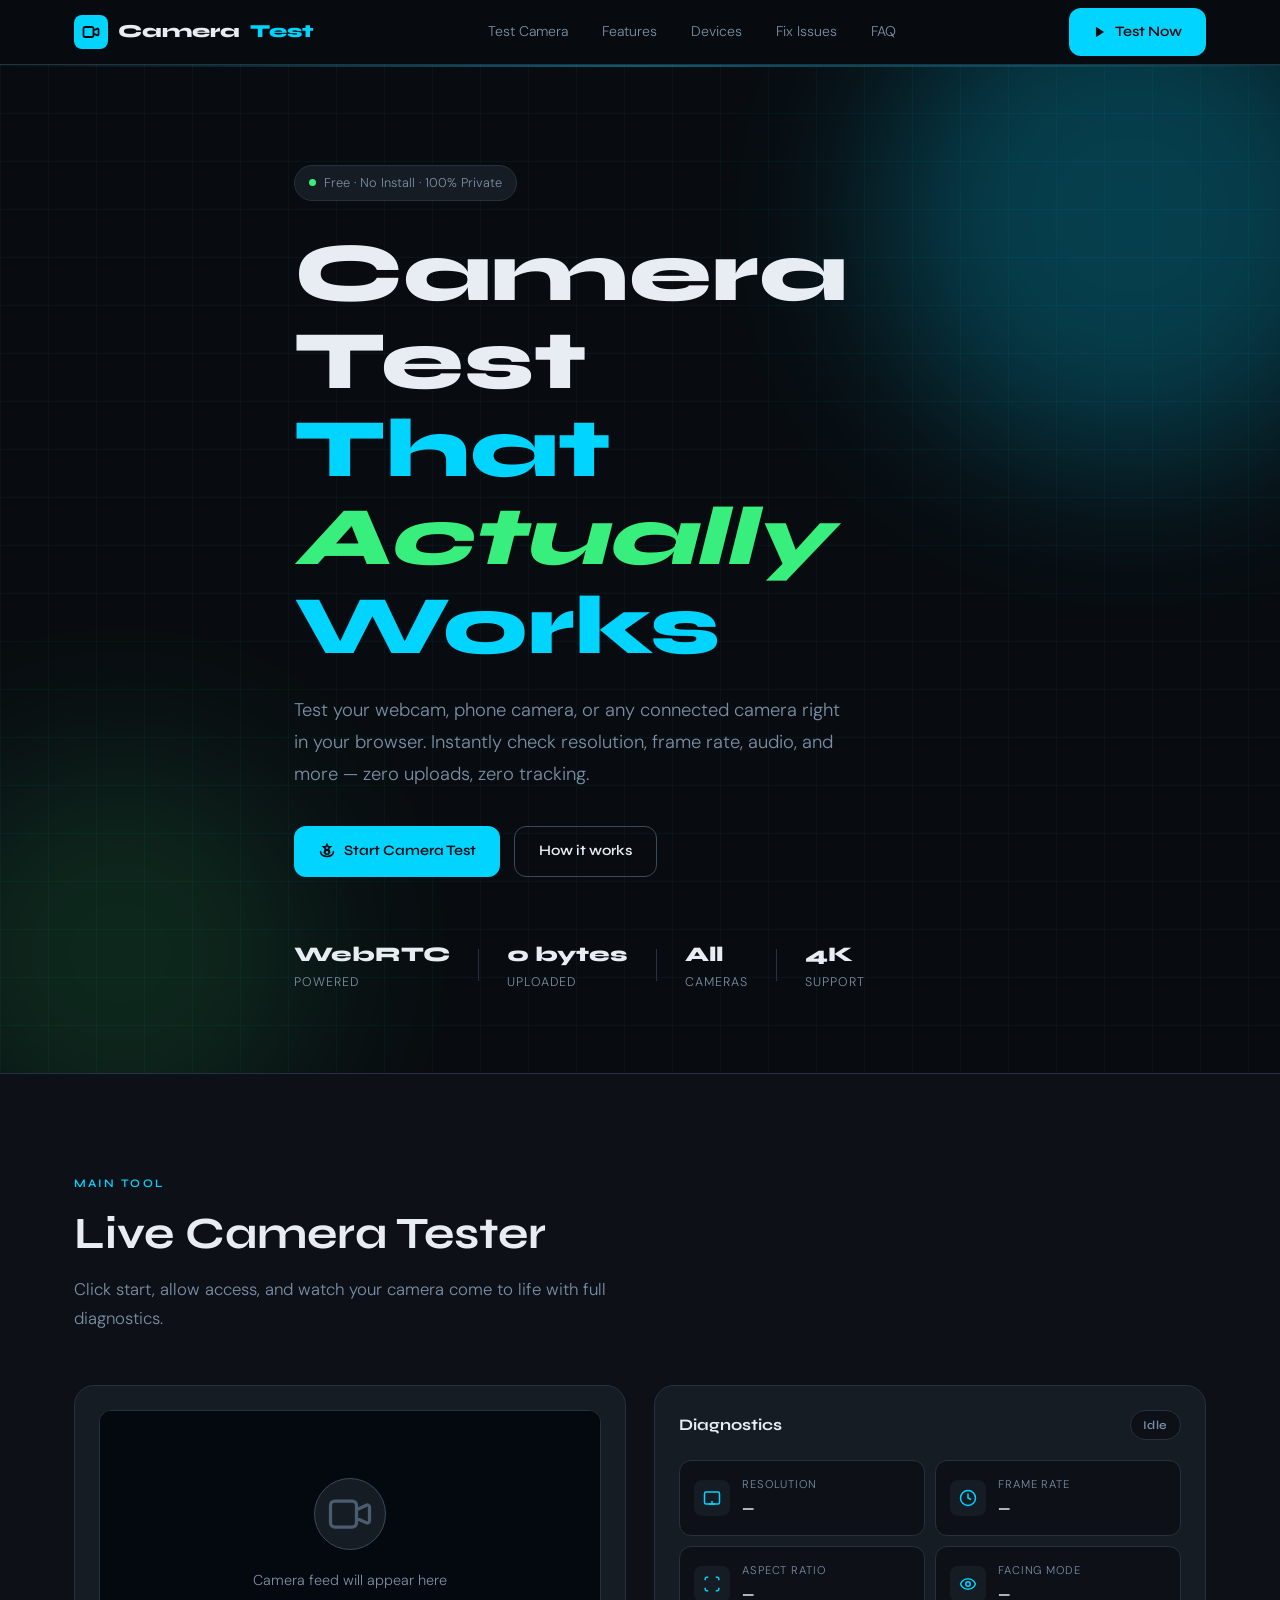
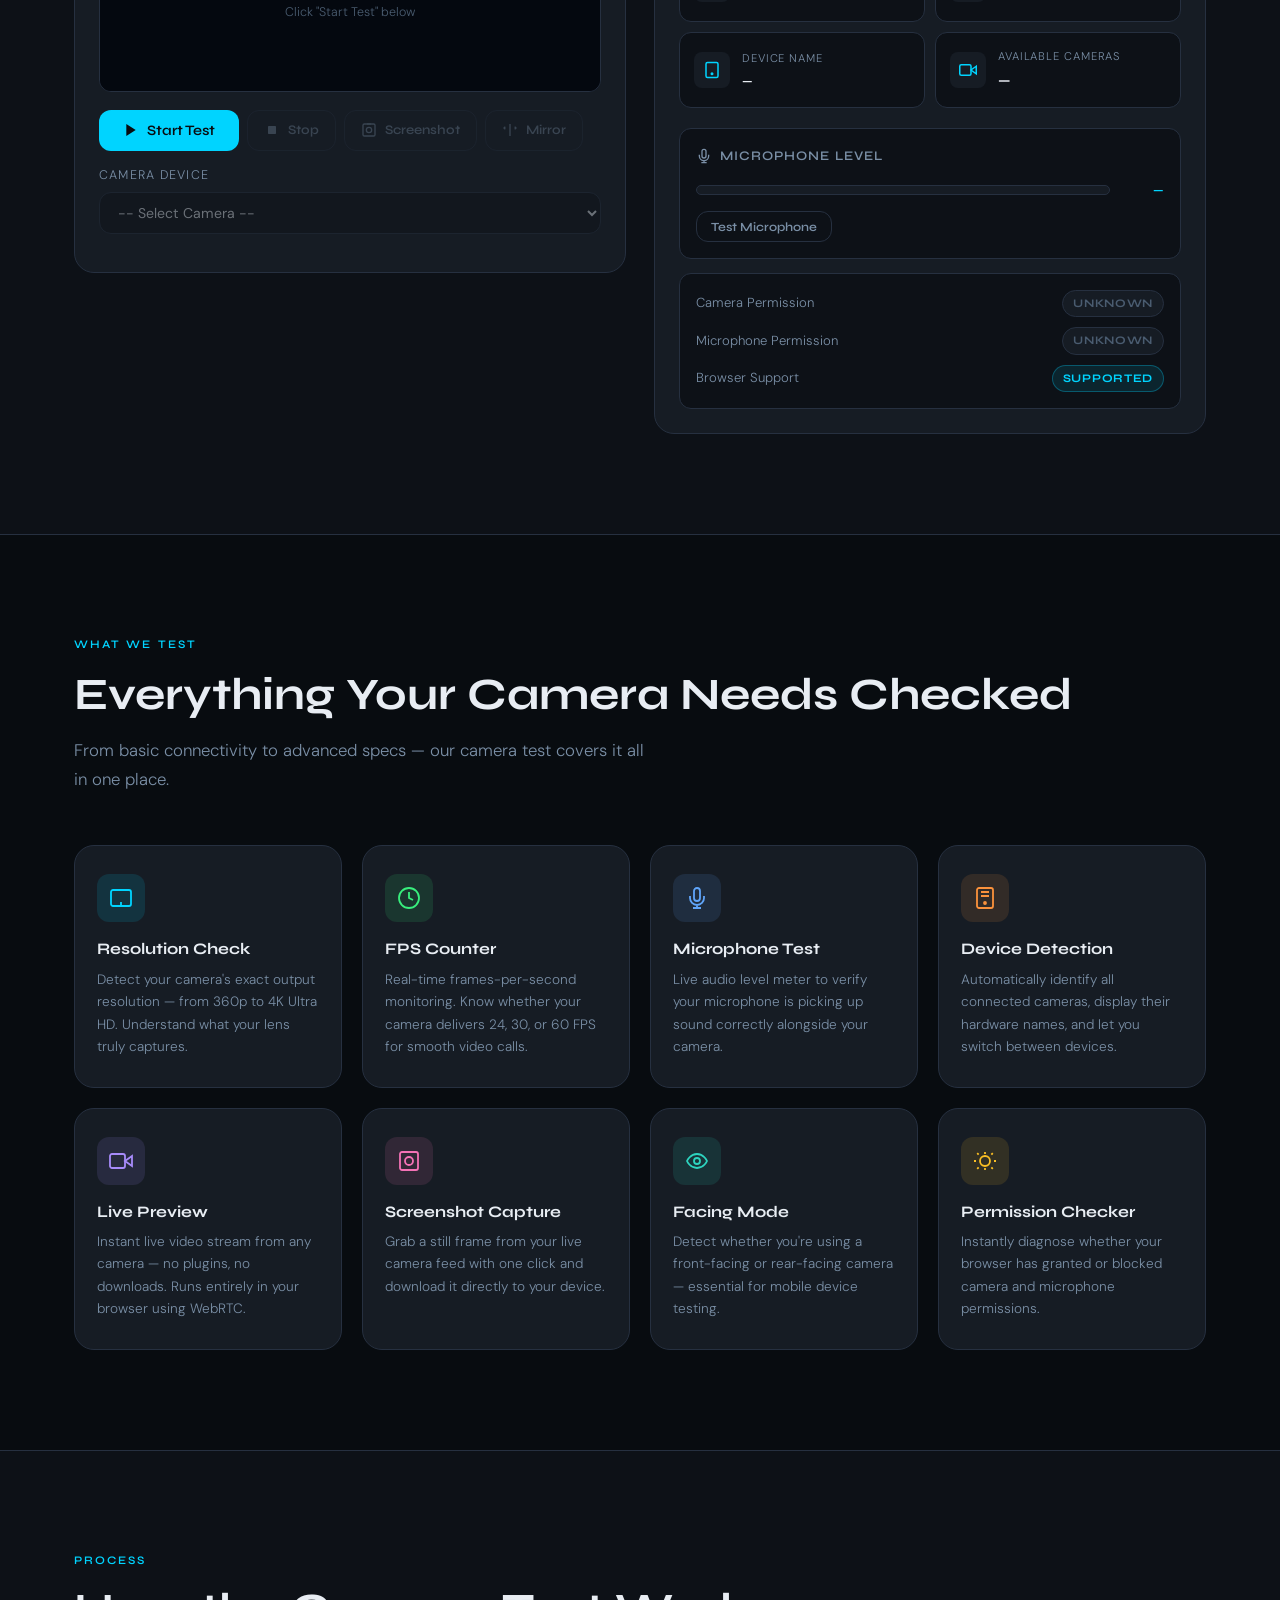
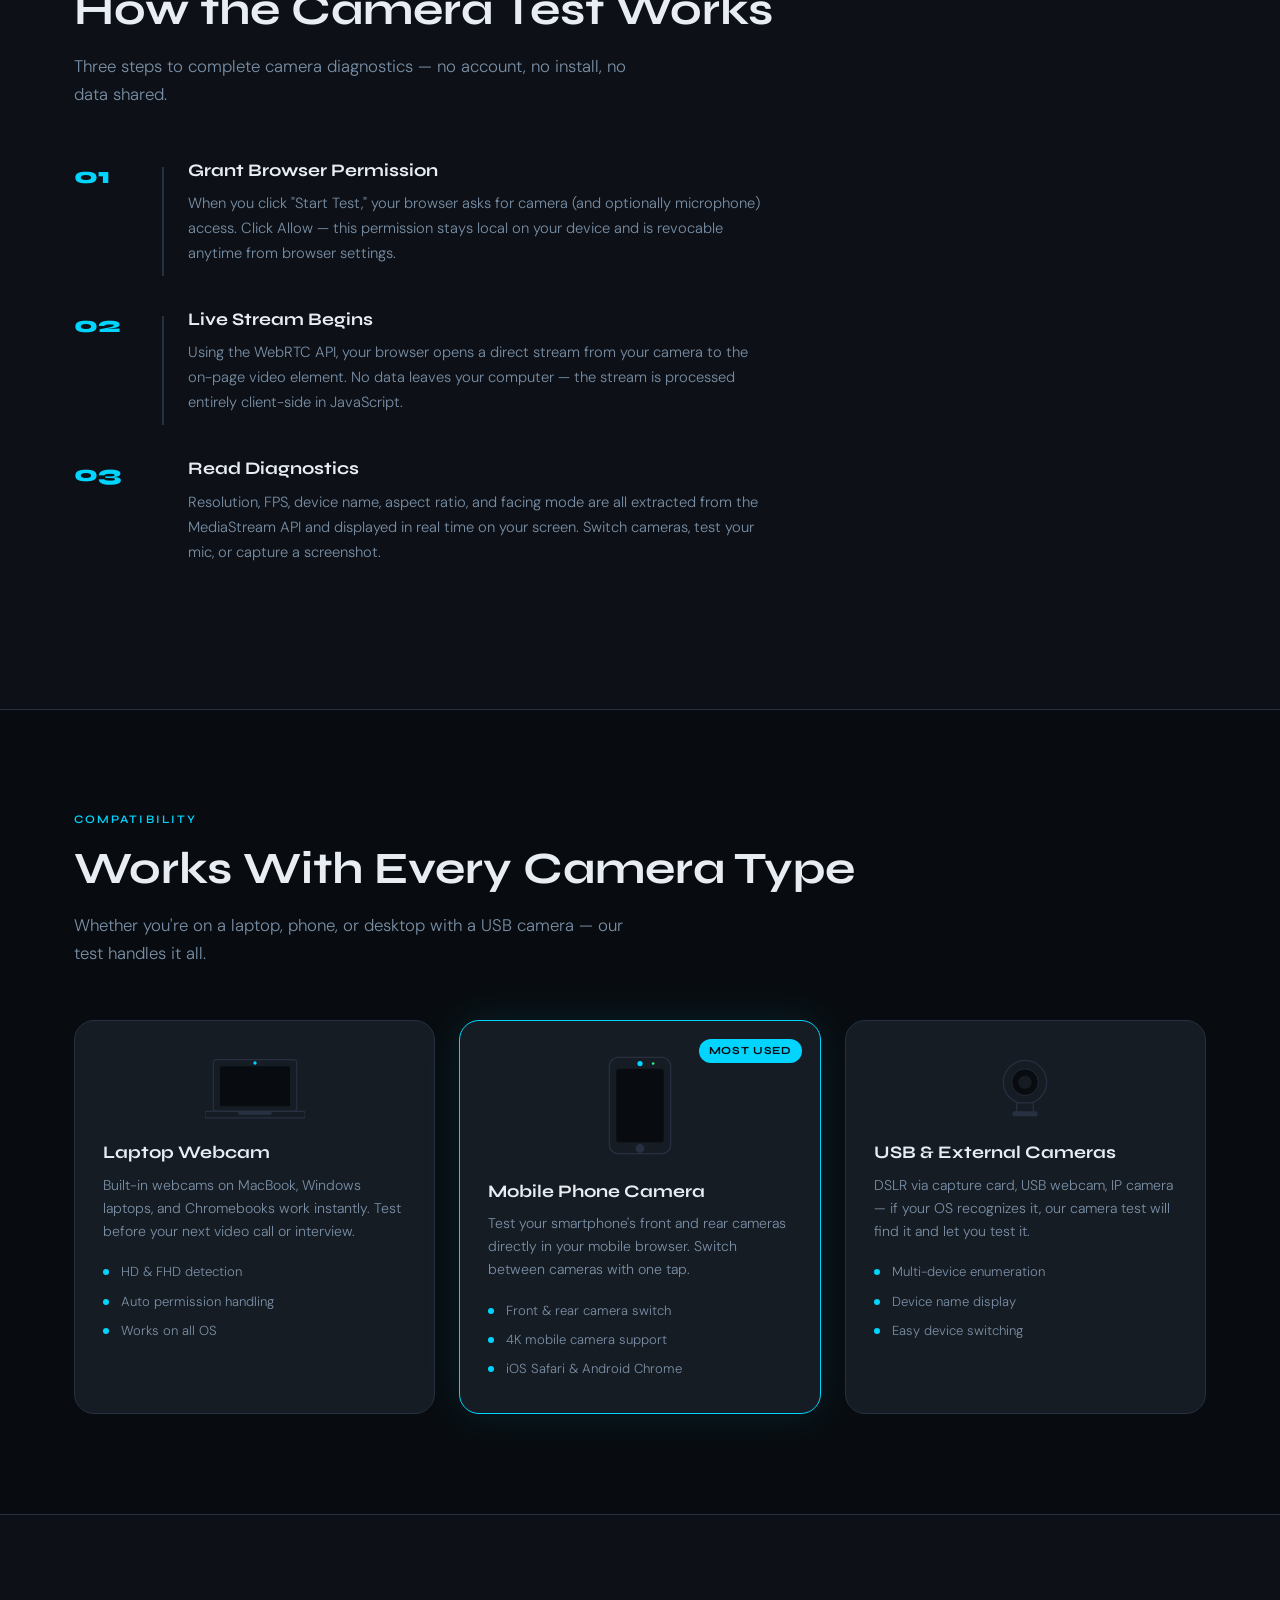
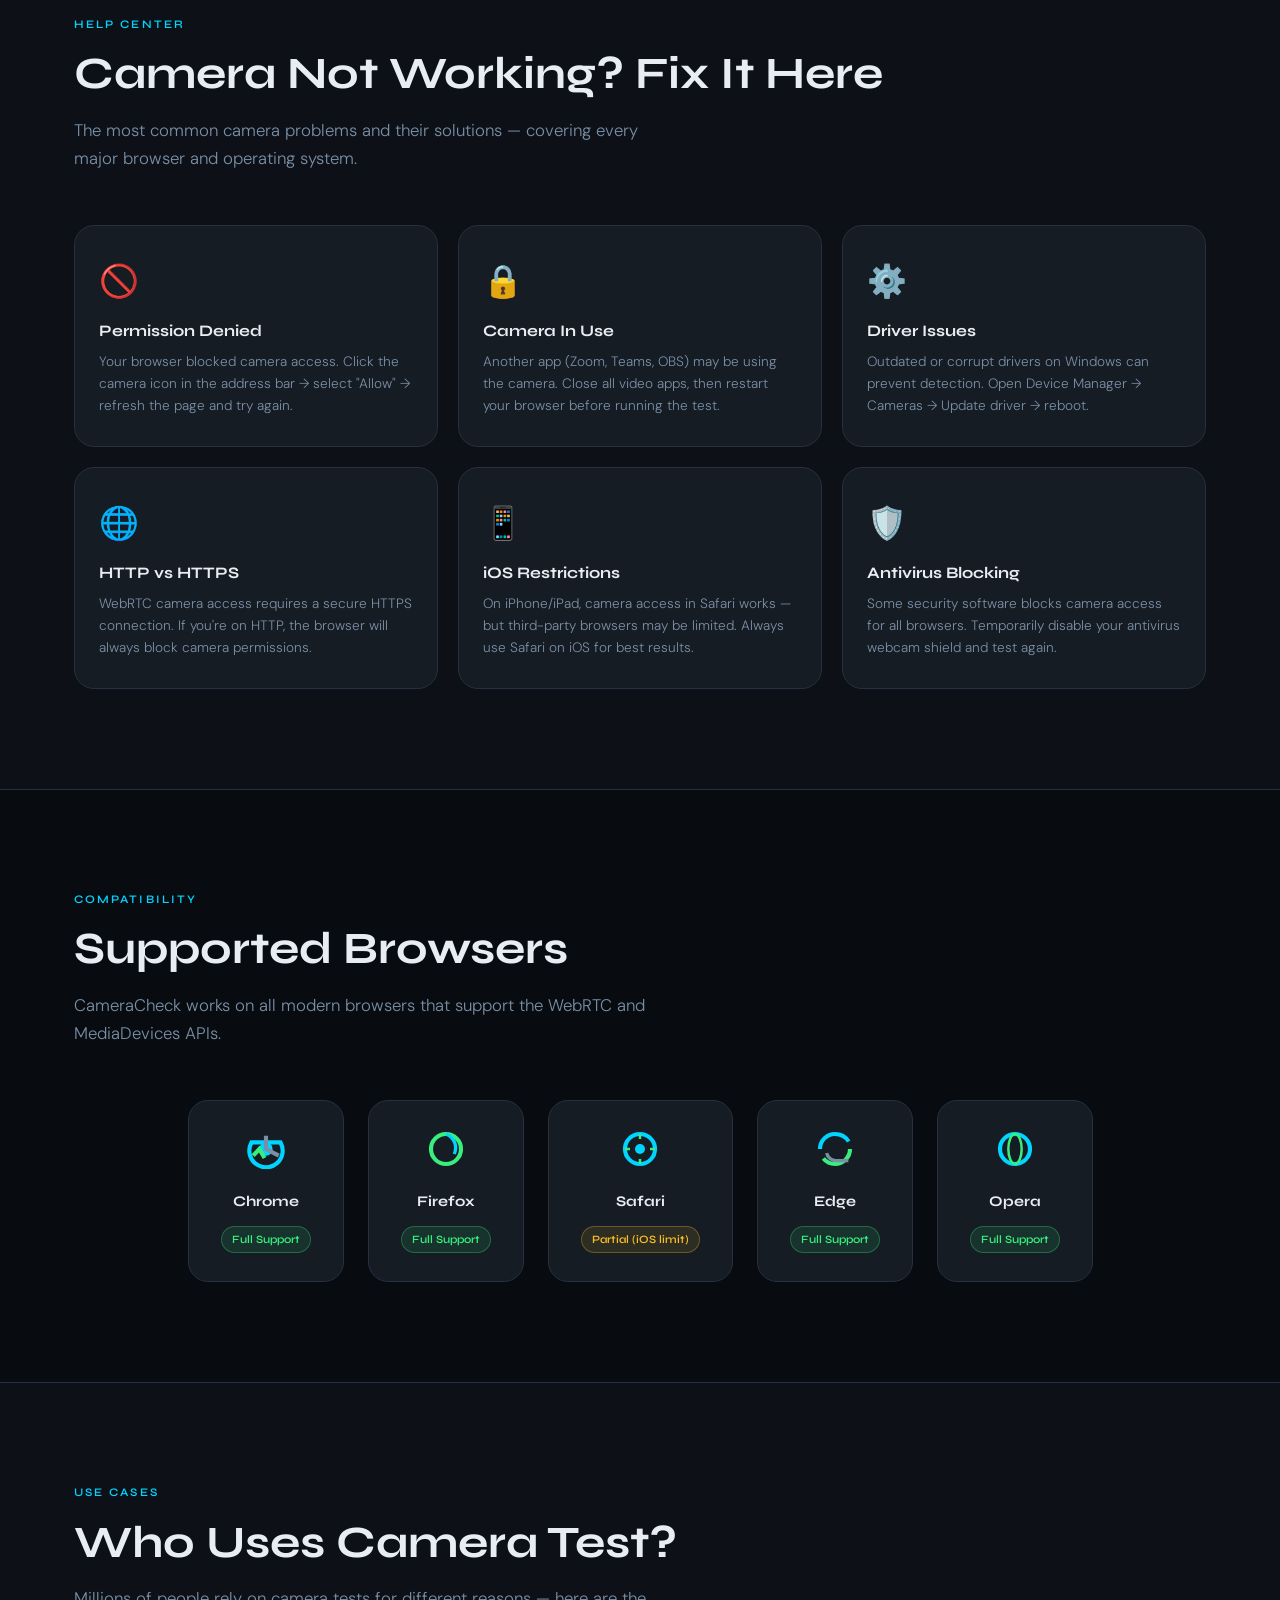
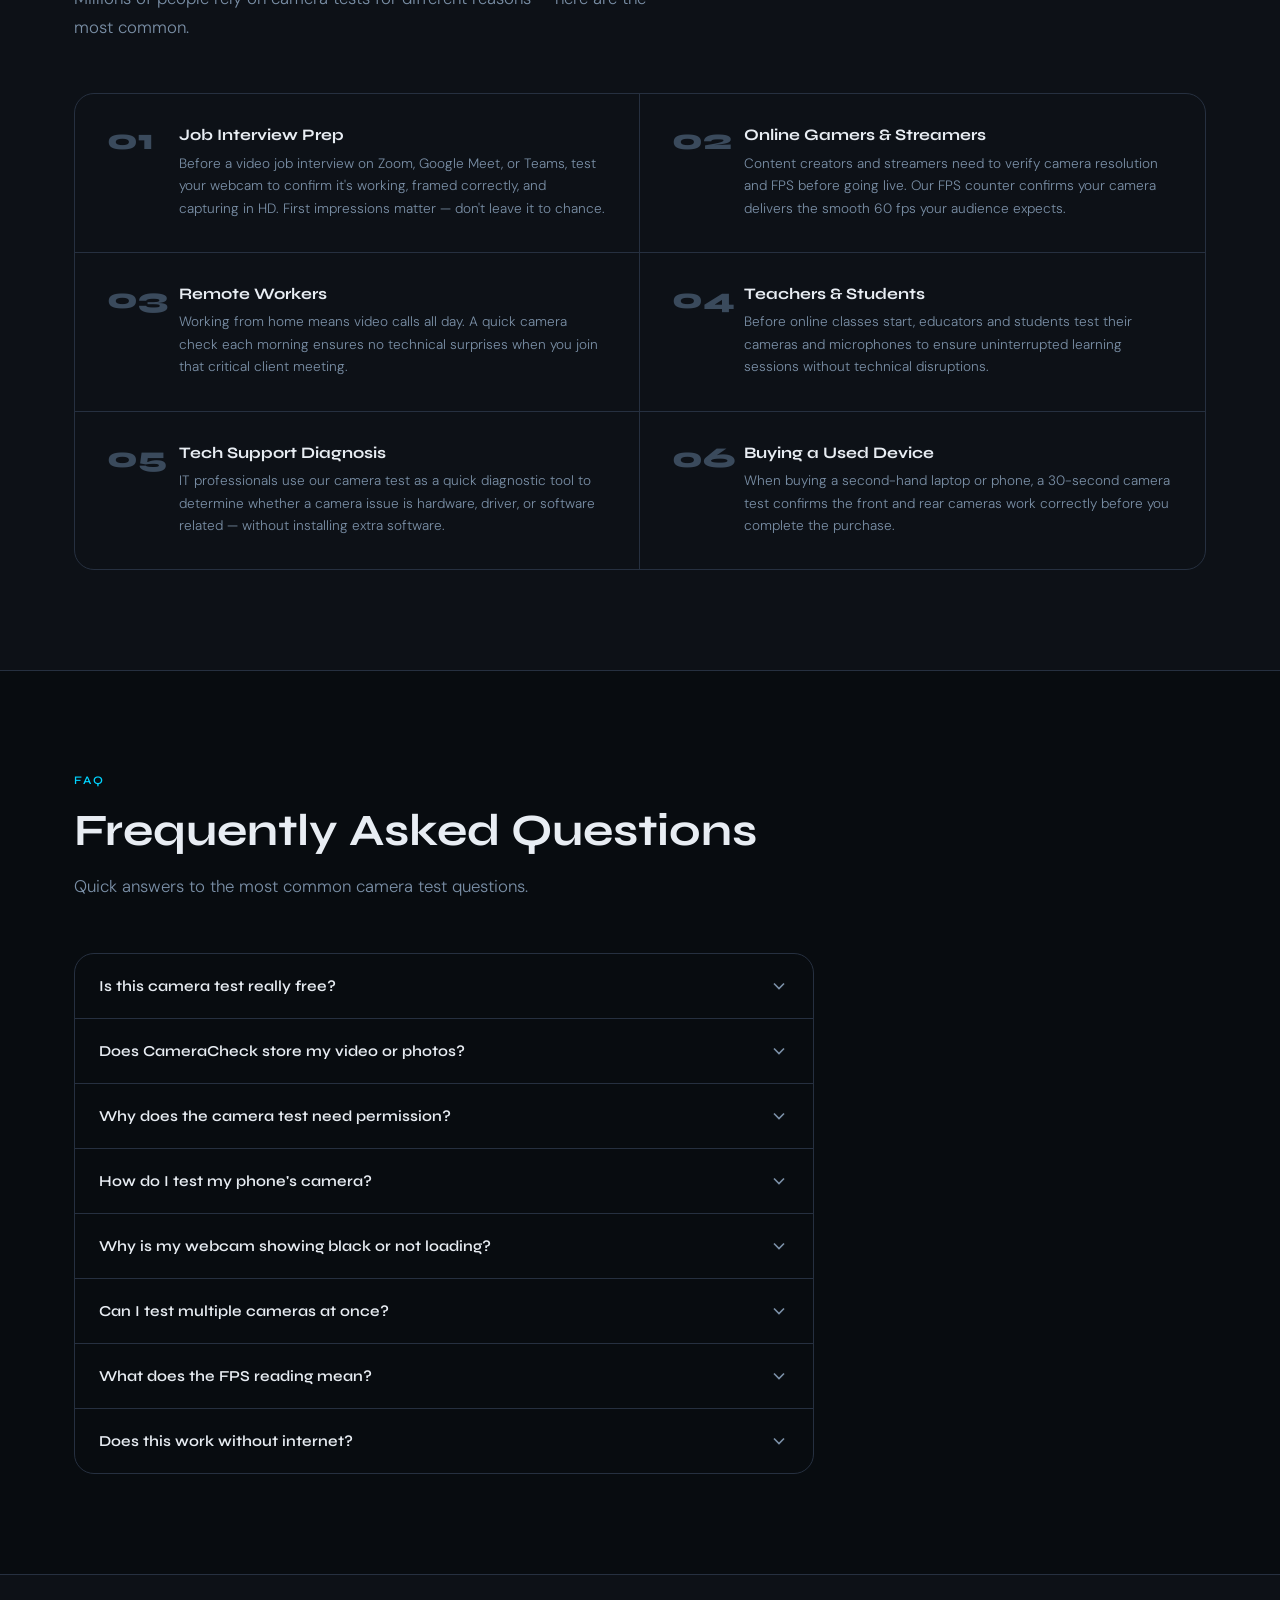
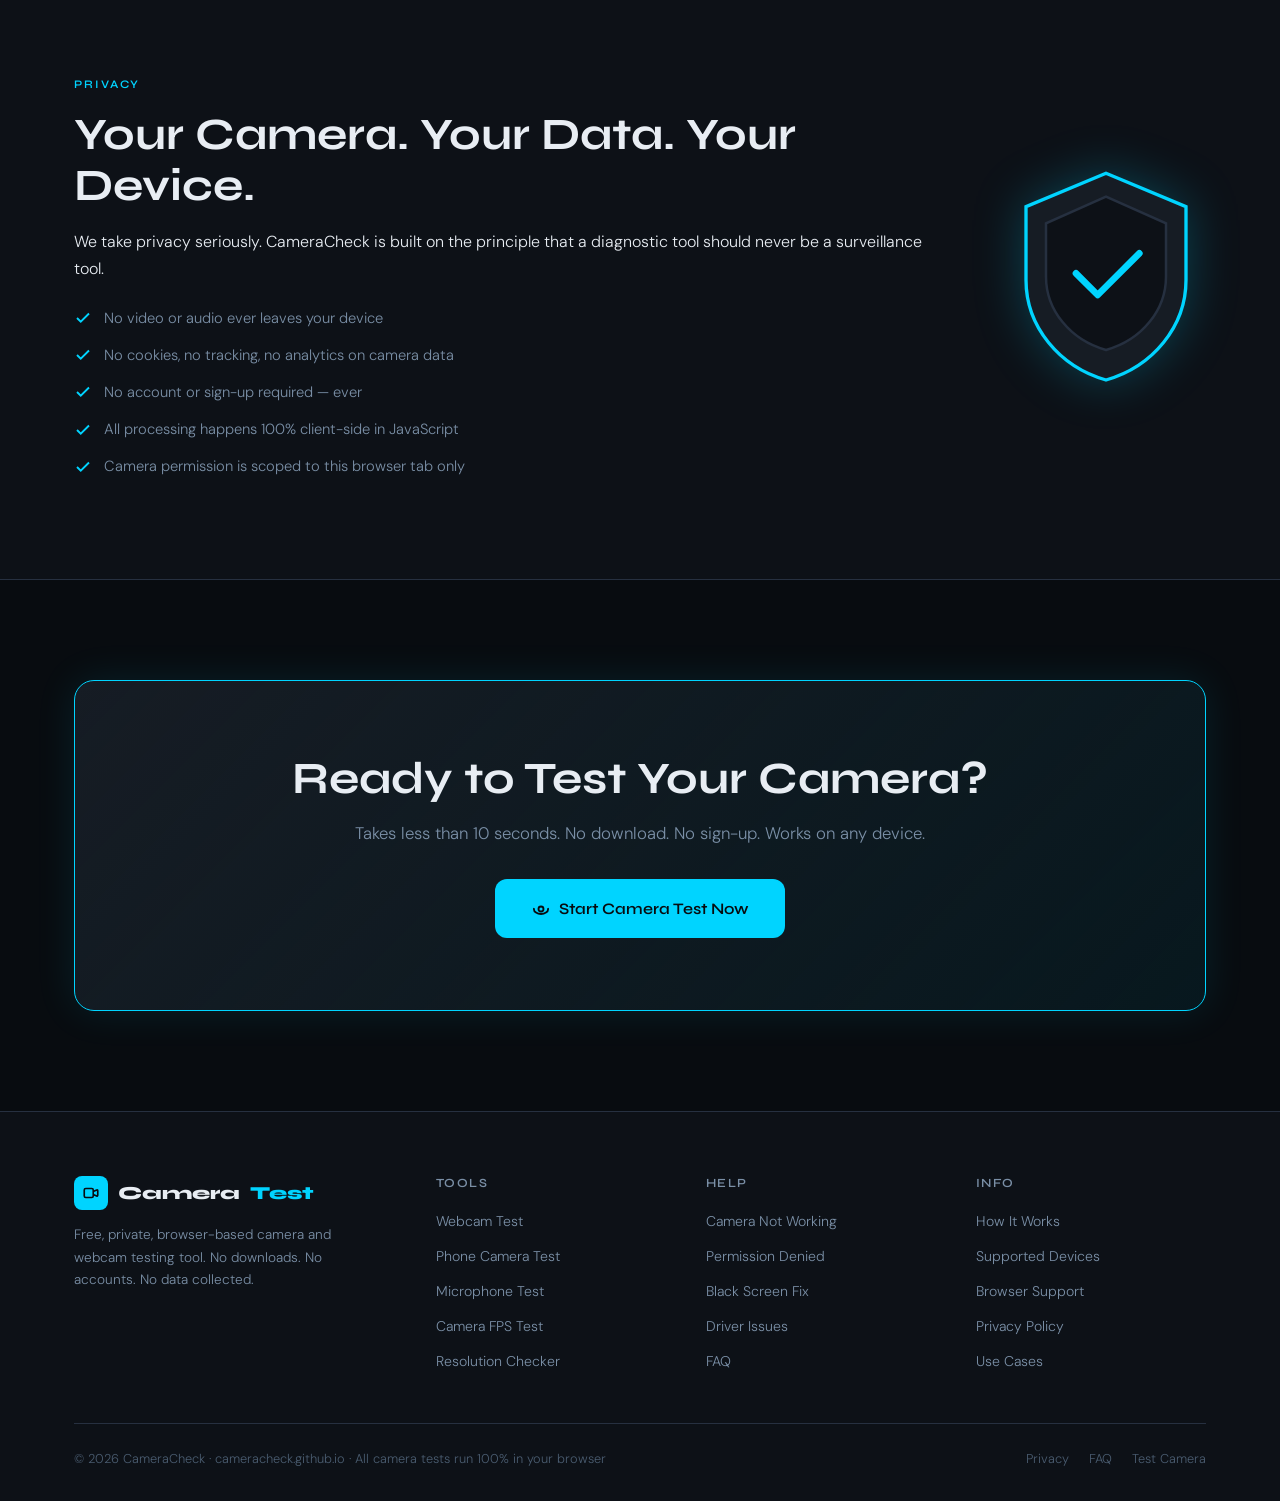
==== commit 7b6a202f: "Update index.html" ====
--- a/index.html
+++ b/index.html
@@ -1,6 +1,15 @@
 <!DOCTYPE html>
 <html lang="en">
 <head>
+  <!-- Google tag (gtag.js) -->
+<script async src="https://www.googletagmanager.com/gtag/js?id=G-KN44H88L1S"></script>
+<script>
+  window.dataLayer = window.dataLayer || [];
+  function gtag(){dataLayer.push(arguments);}
+  gtag('js', new Date());
+
+  gtag('config', 'G-KN44H88L1S');
+</script>
   <meta charset="UTF-8" />
   <meta name="viewport" content="width=device-width, initial-scale=1.0" />
   <title>Camera Test – Free Online Webcam & Camera Checker | CameraCheck</title>
@@ -9,6 +18,7 @@
   <meta name="robots" content="index, follow" />
   <meta name="author" content="CameraCheck" />
   <link rel="canonical" href="https://cameracheck.github.io/" />
+  <link rel="icon" type="image/png" sizes="32x32" href="/favicon.png">
 
   <!-- Open Graph -->
   <meta property="og:title" content="Camera Test – Free Online Webcam & Camera Checker" />
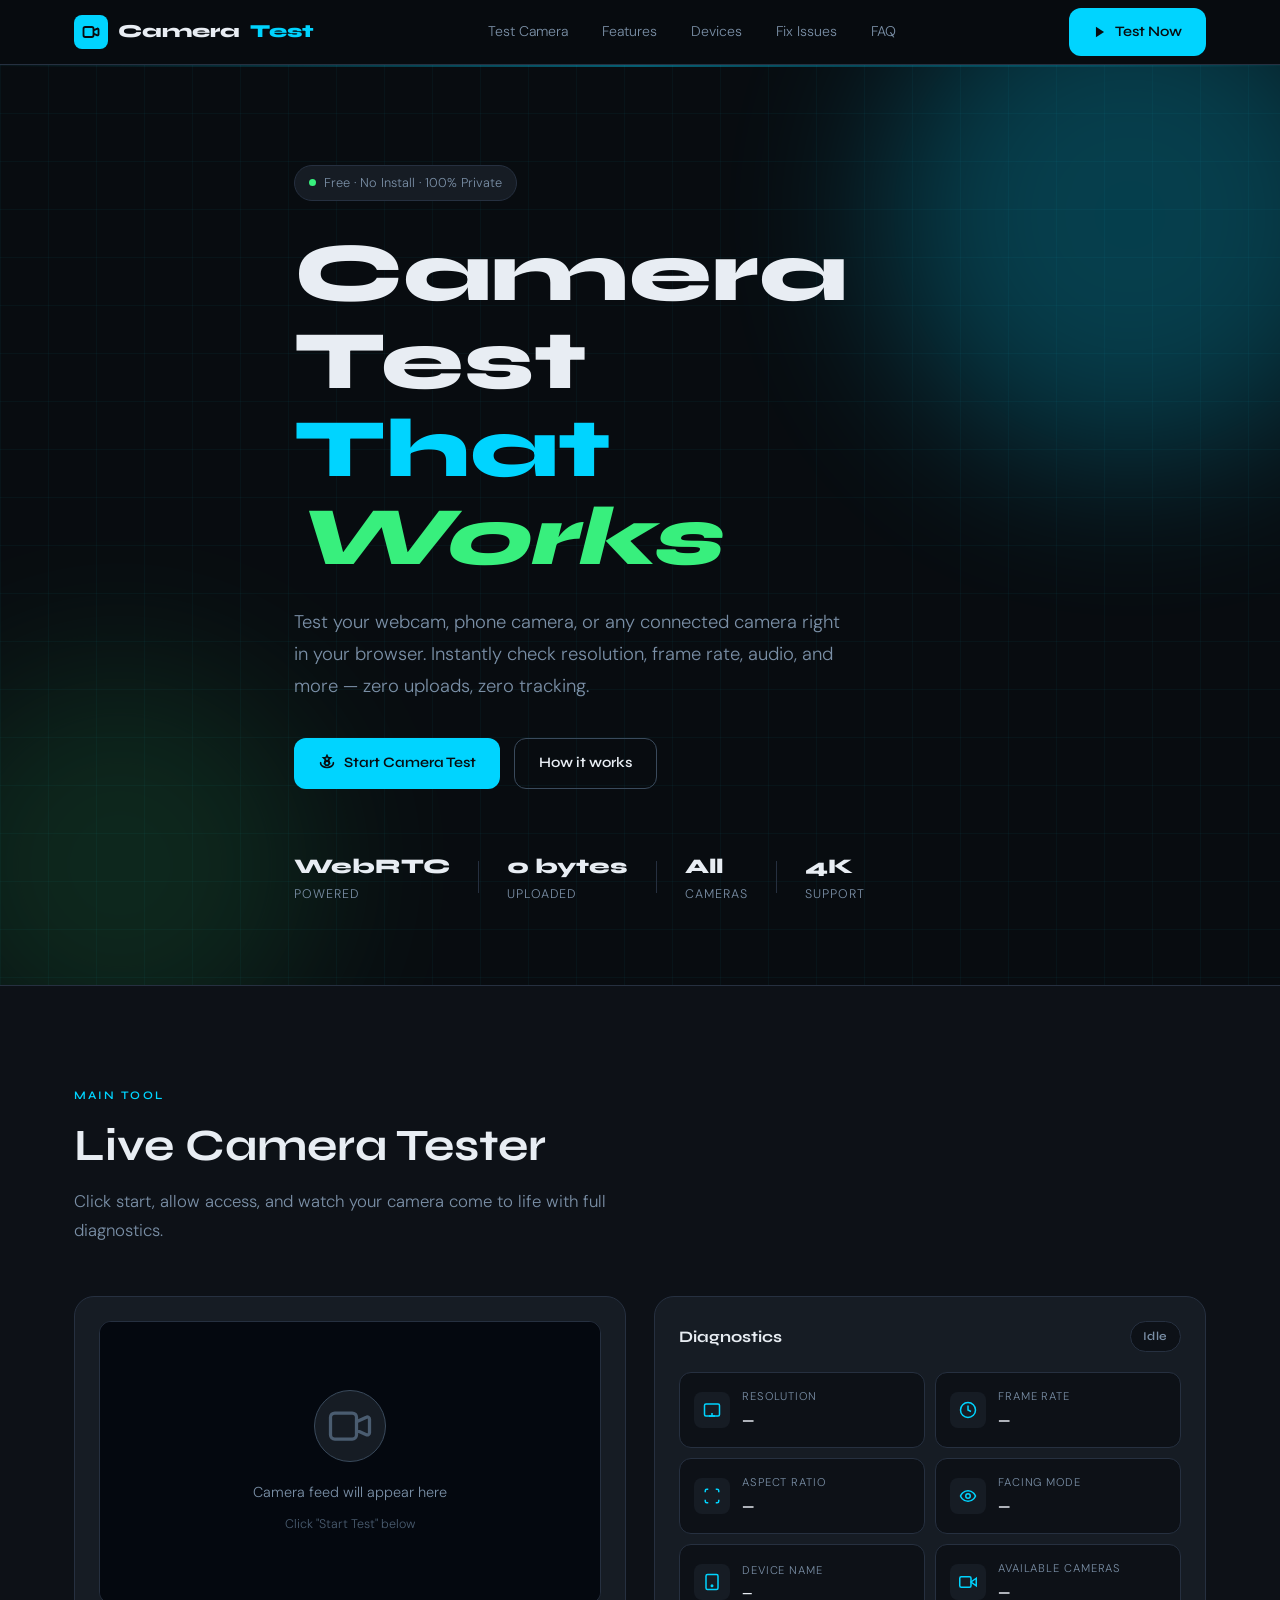
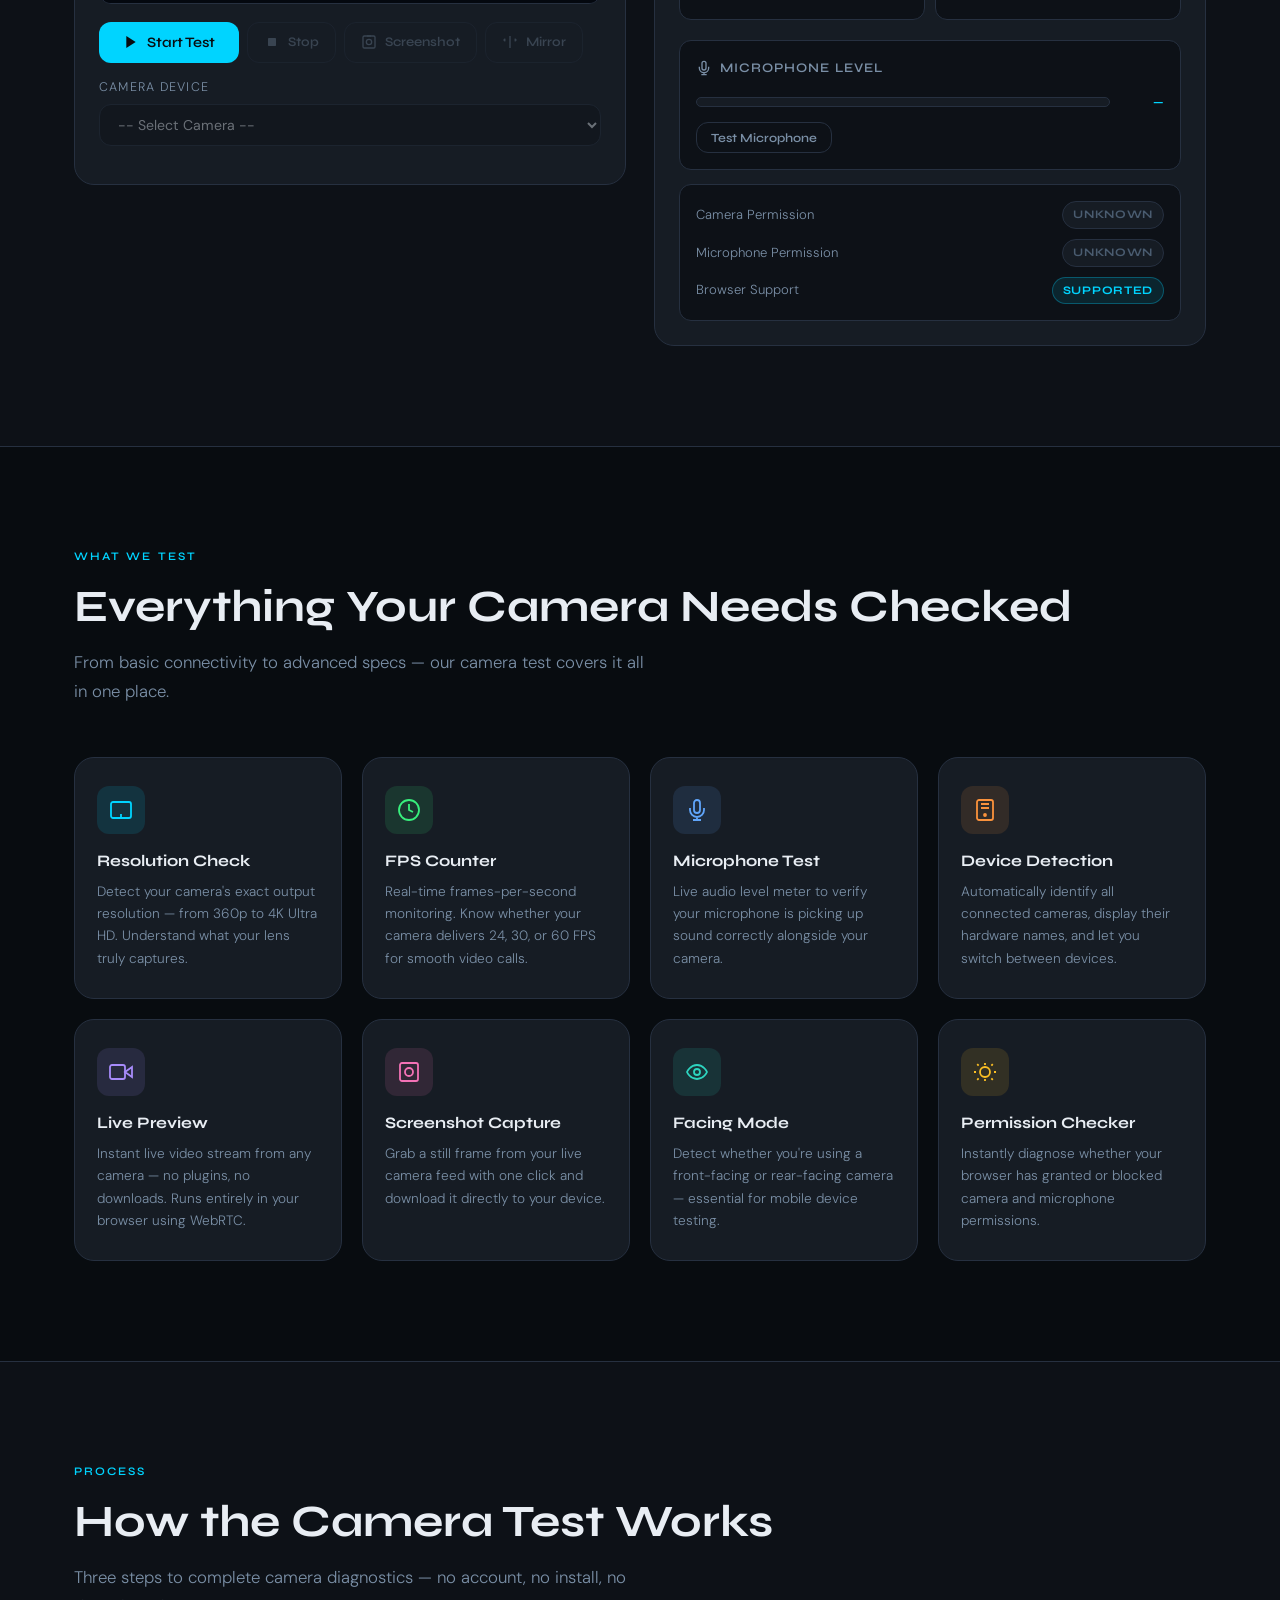
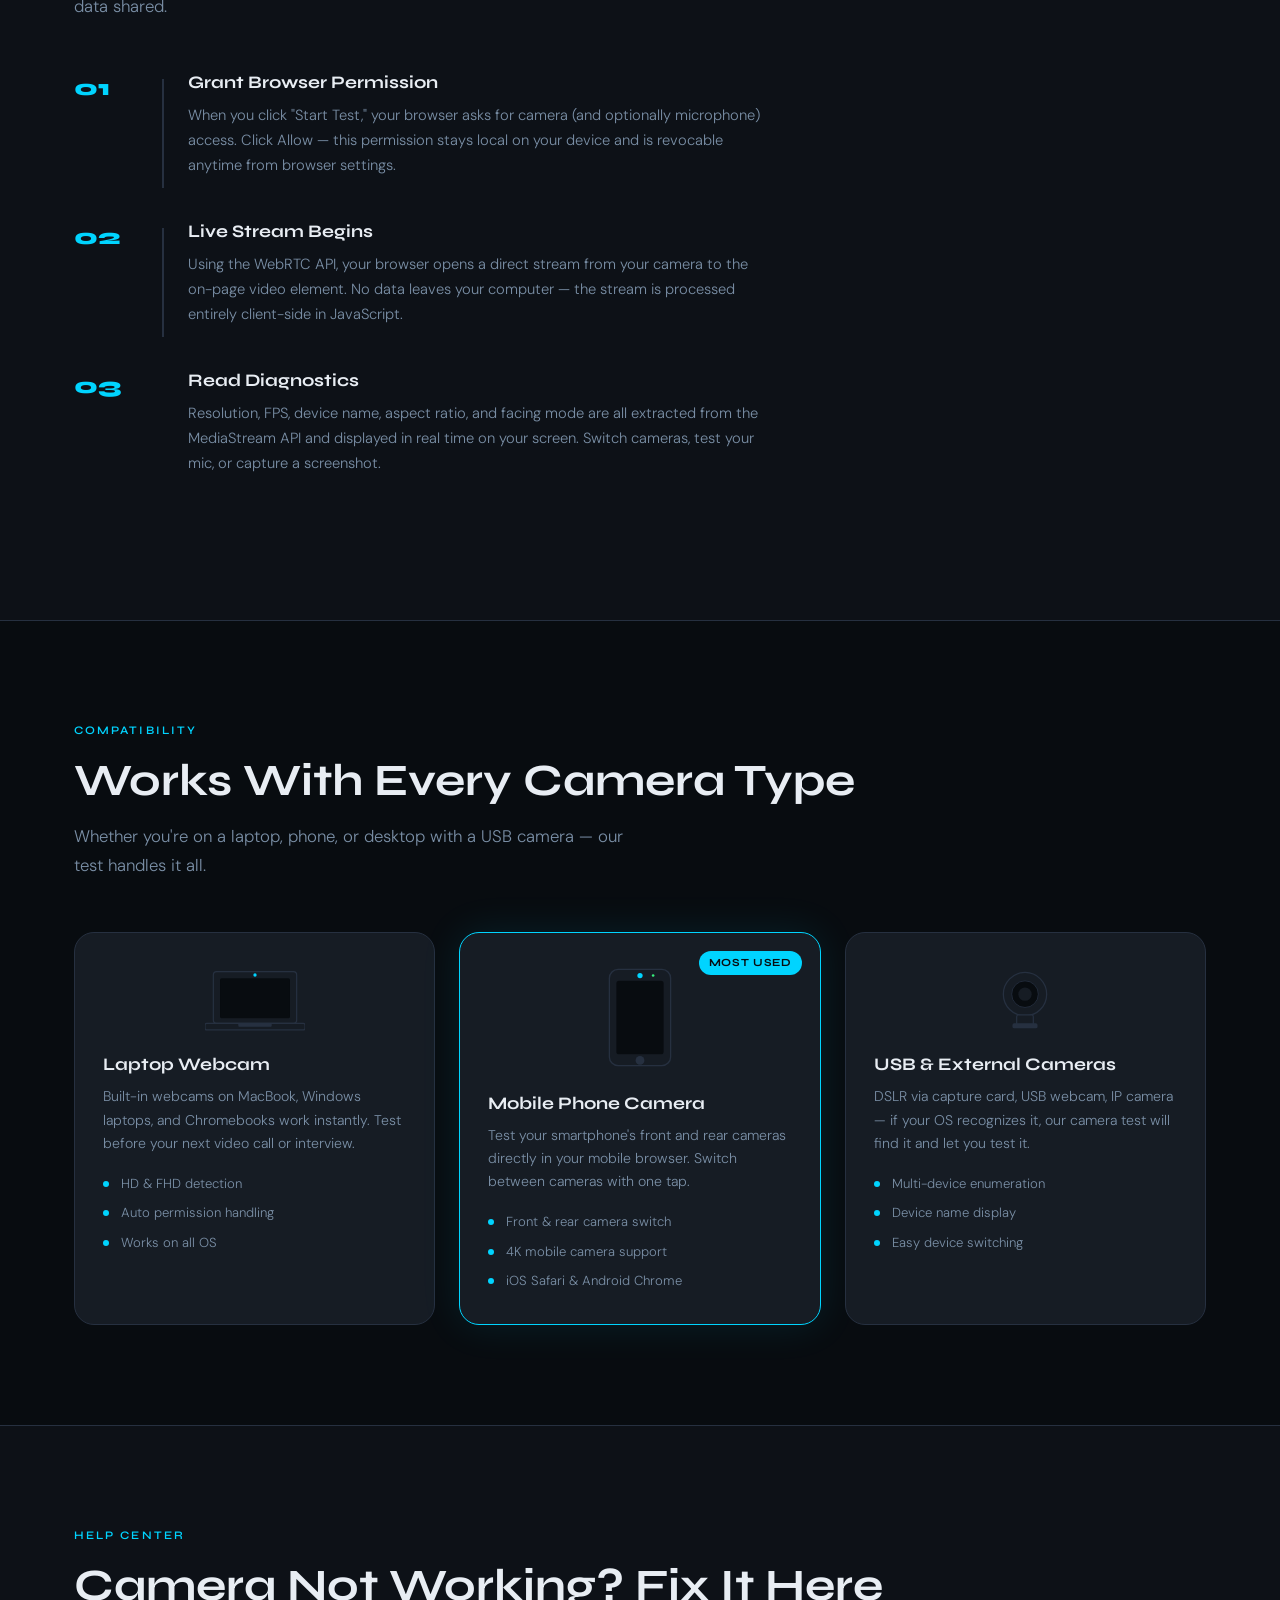
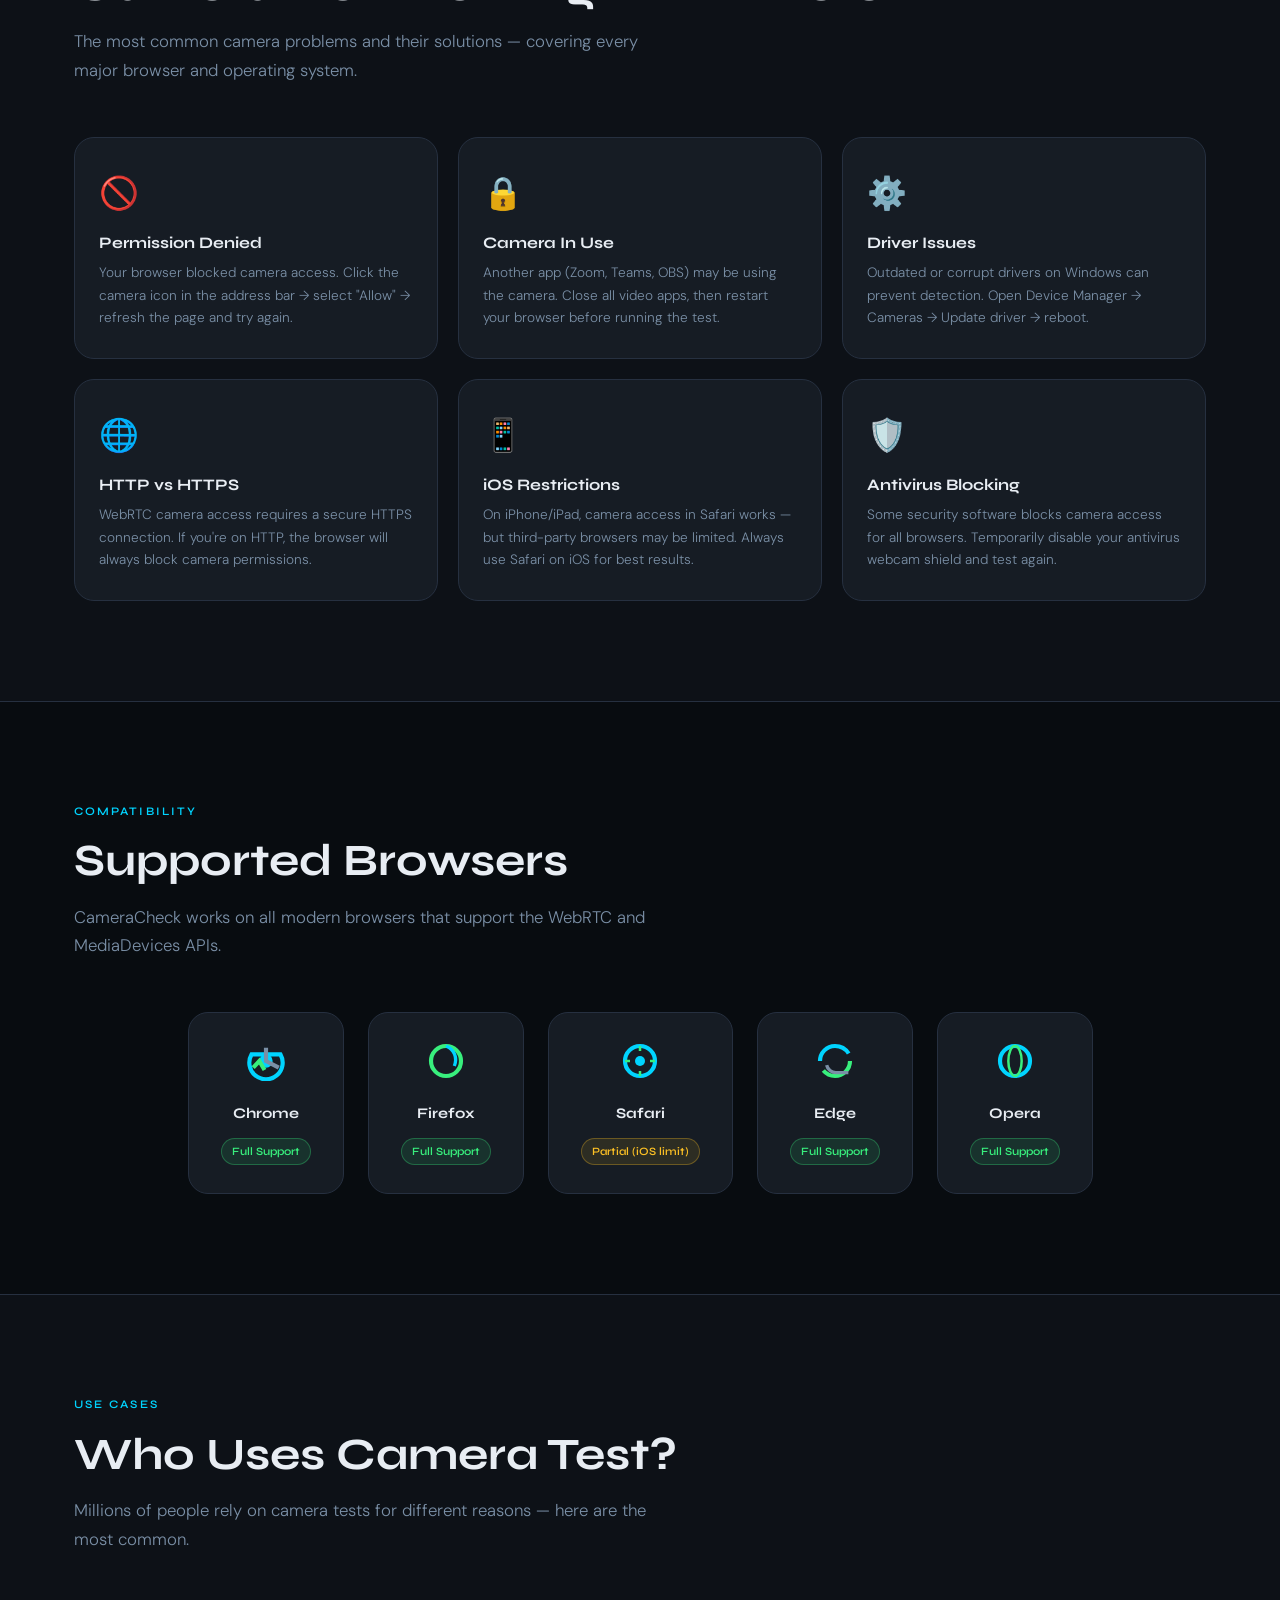
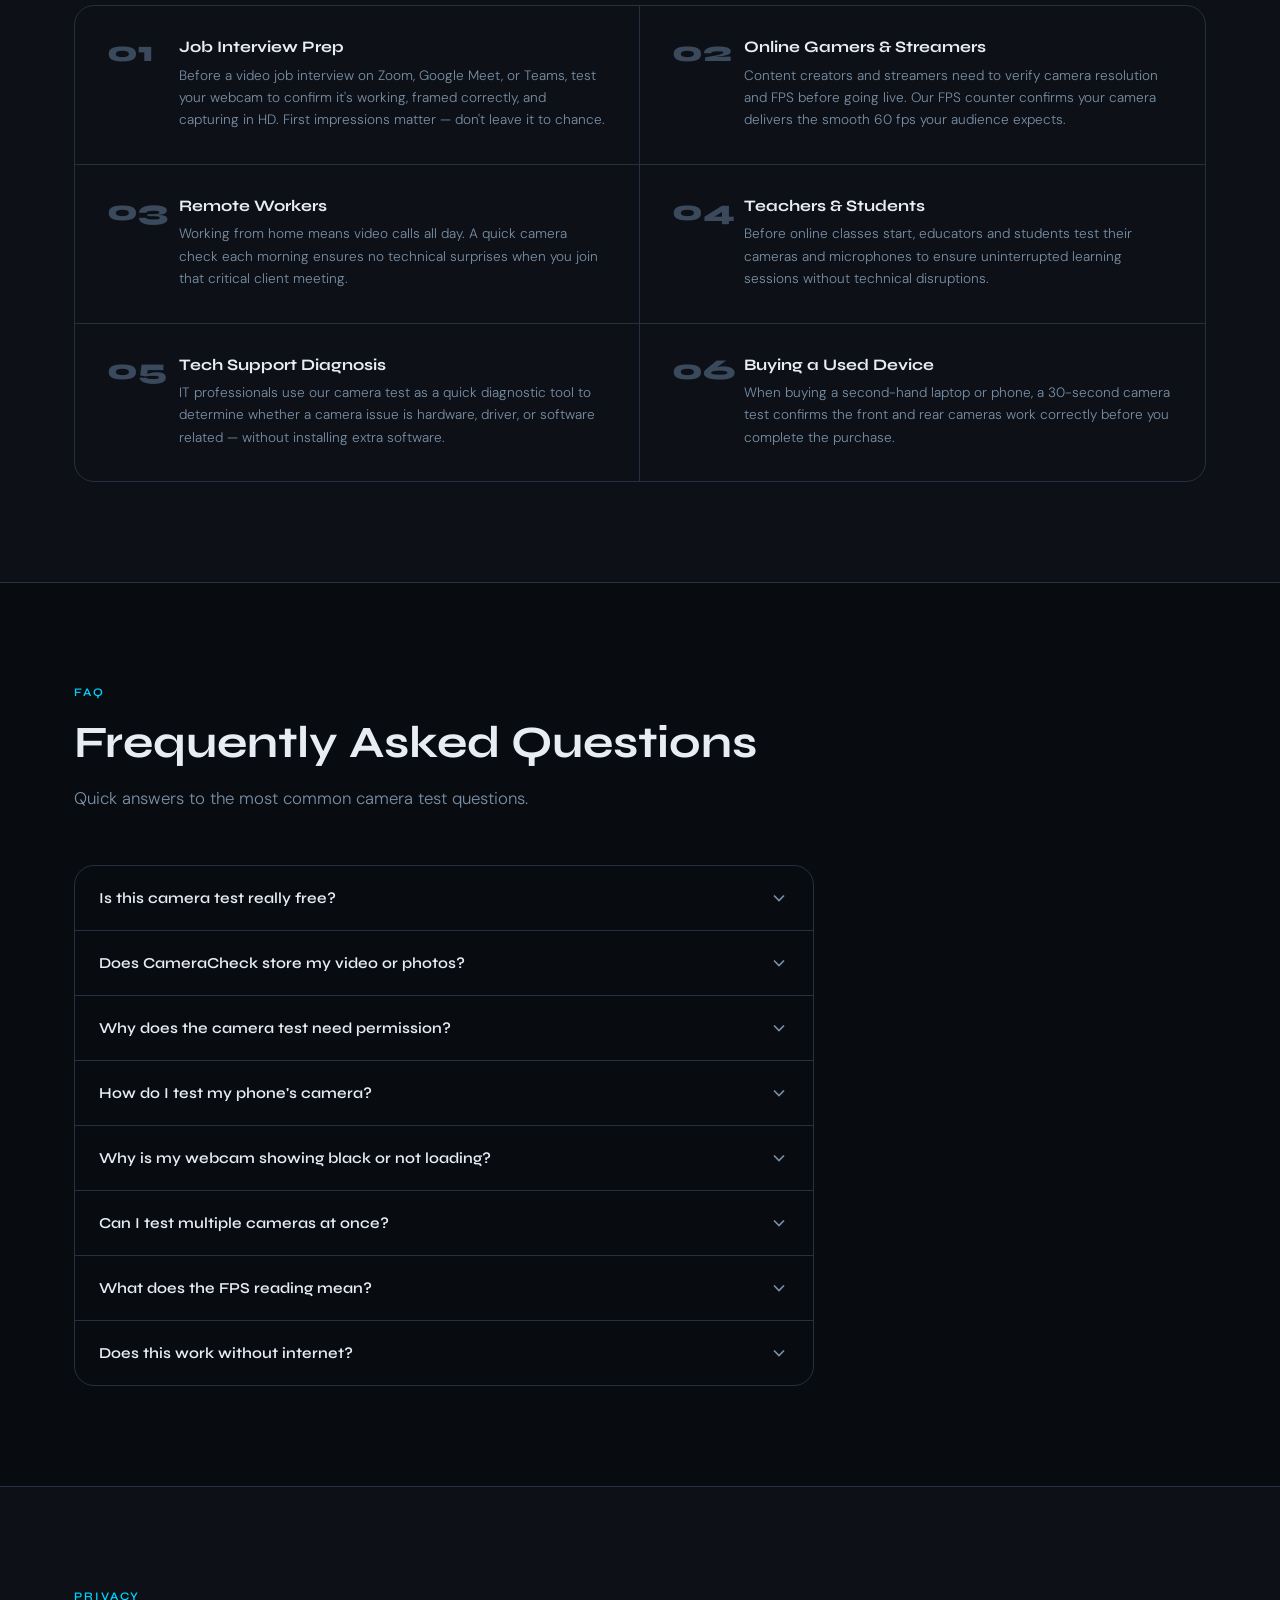
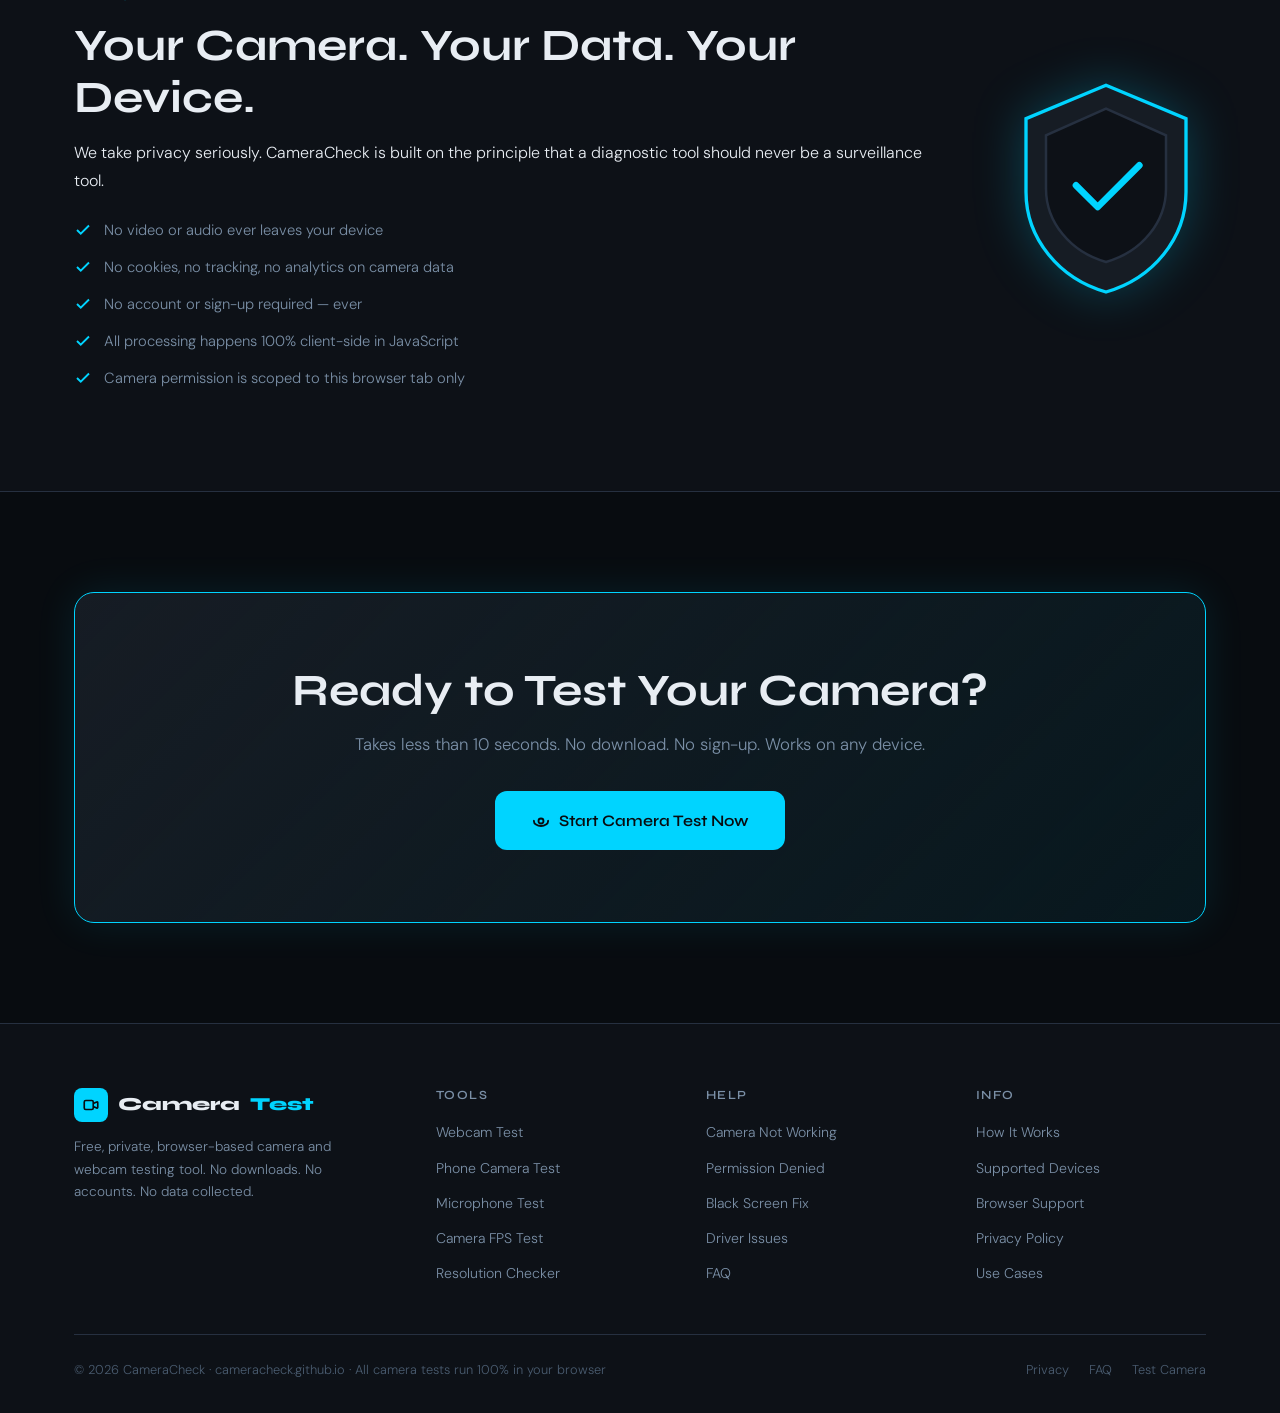
==== commit 69b96900: "Update index.html" ====
--- a/index.html
+++ b/index.html
@@ -144,7 +144,7 @@
         </div>
         <h1 class="hero-title">
           <span class="line-1">Camera Test</span>
-          <span class="line-2">That <em>Actually</em> Works</span>
+          <span class="line-2">That <em>Works</em> </span>
         </h1>
         <p class="hero-desc">Test your webcam, phone camera, or any connected camera right in your browser. Instantly check resolution, frame rate, audio, and more — zero uploads, zero tracking.</p>
         <div class="hero-cta">
